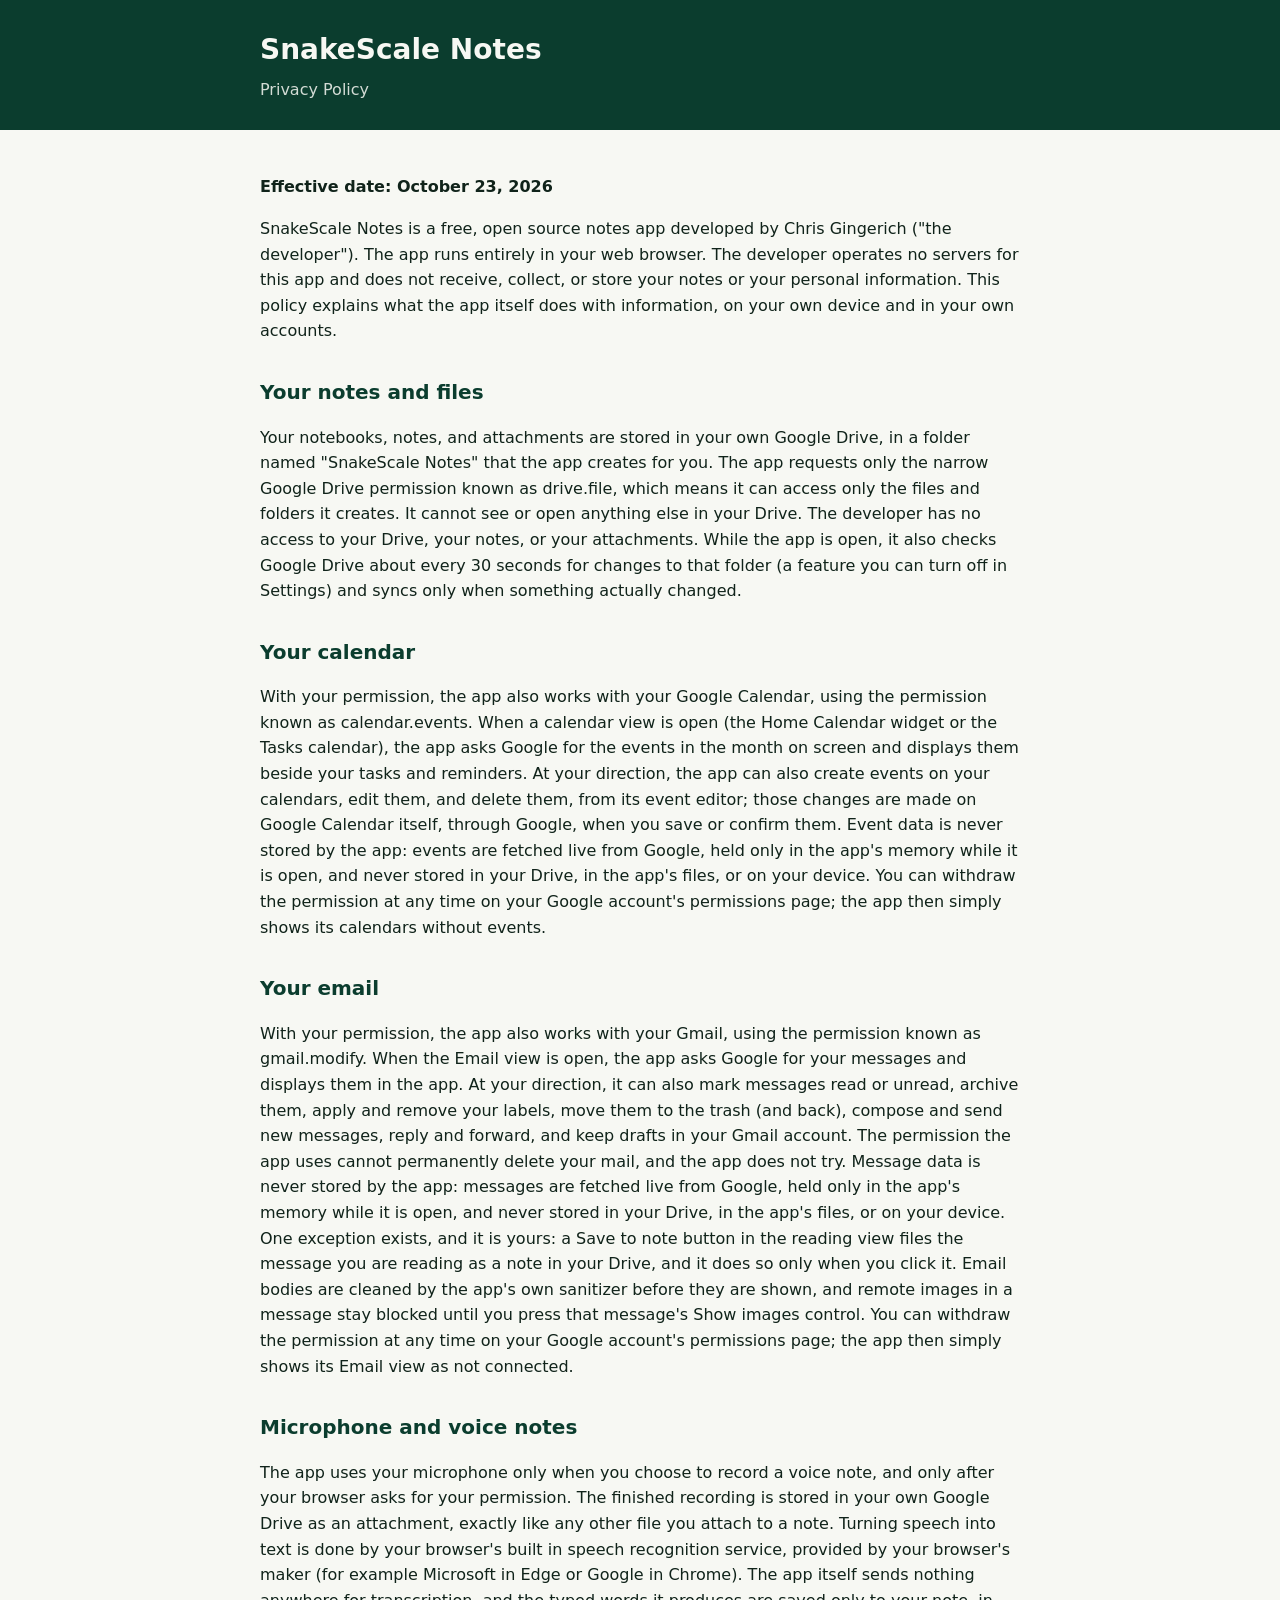
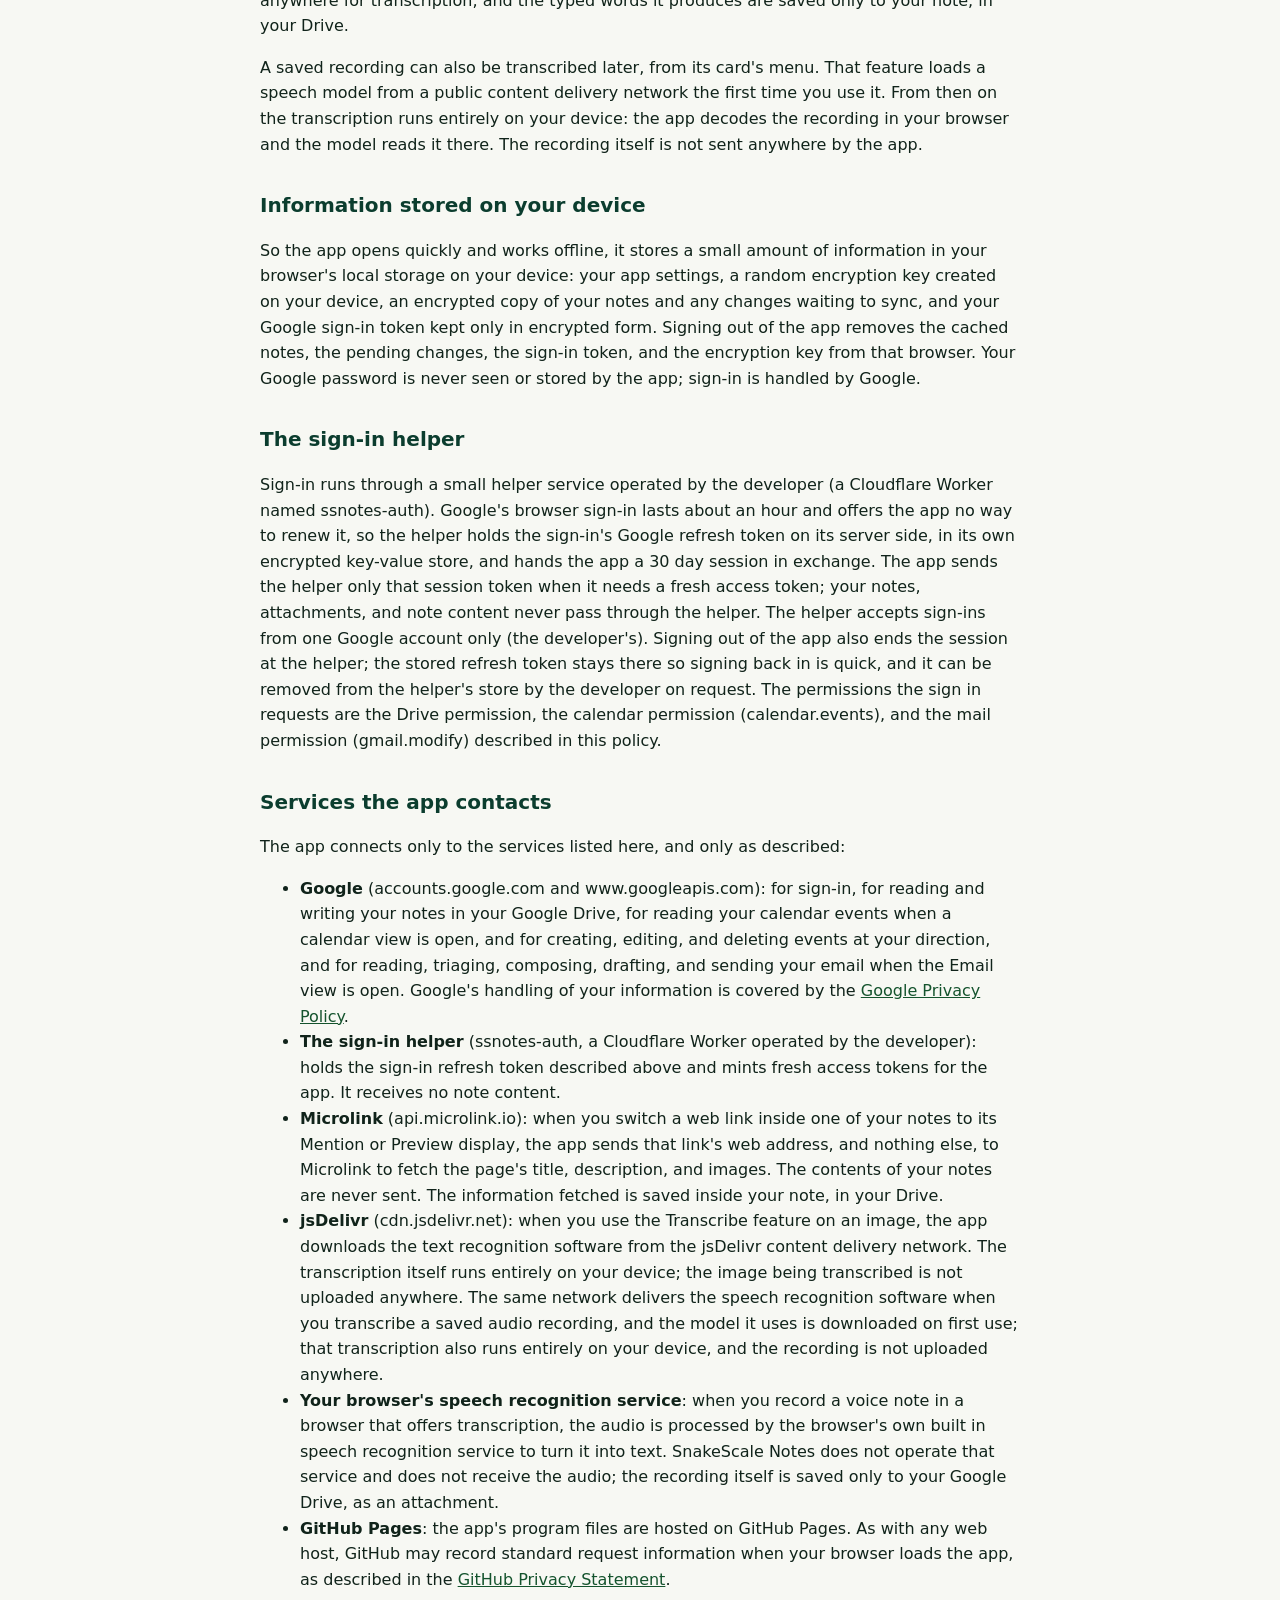
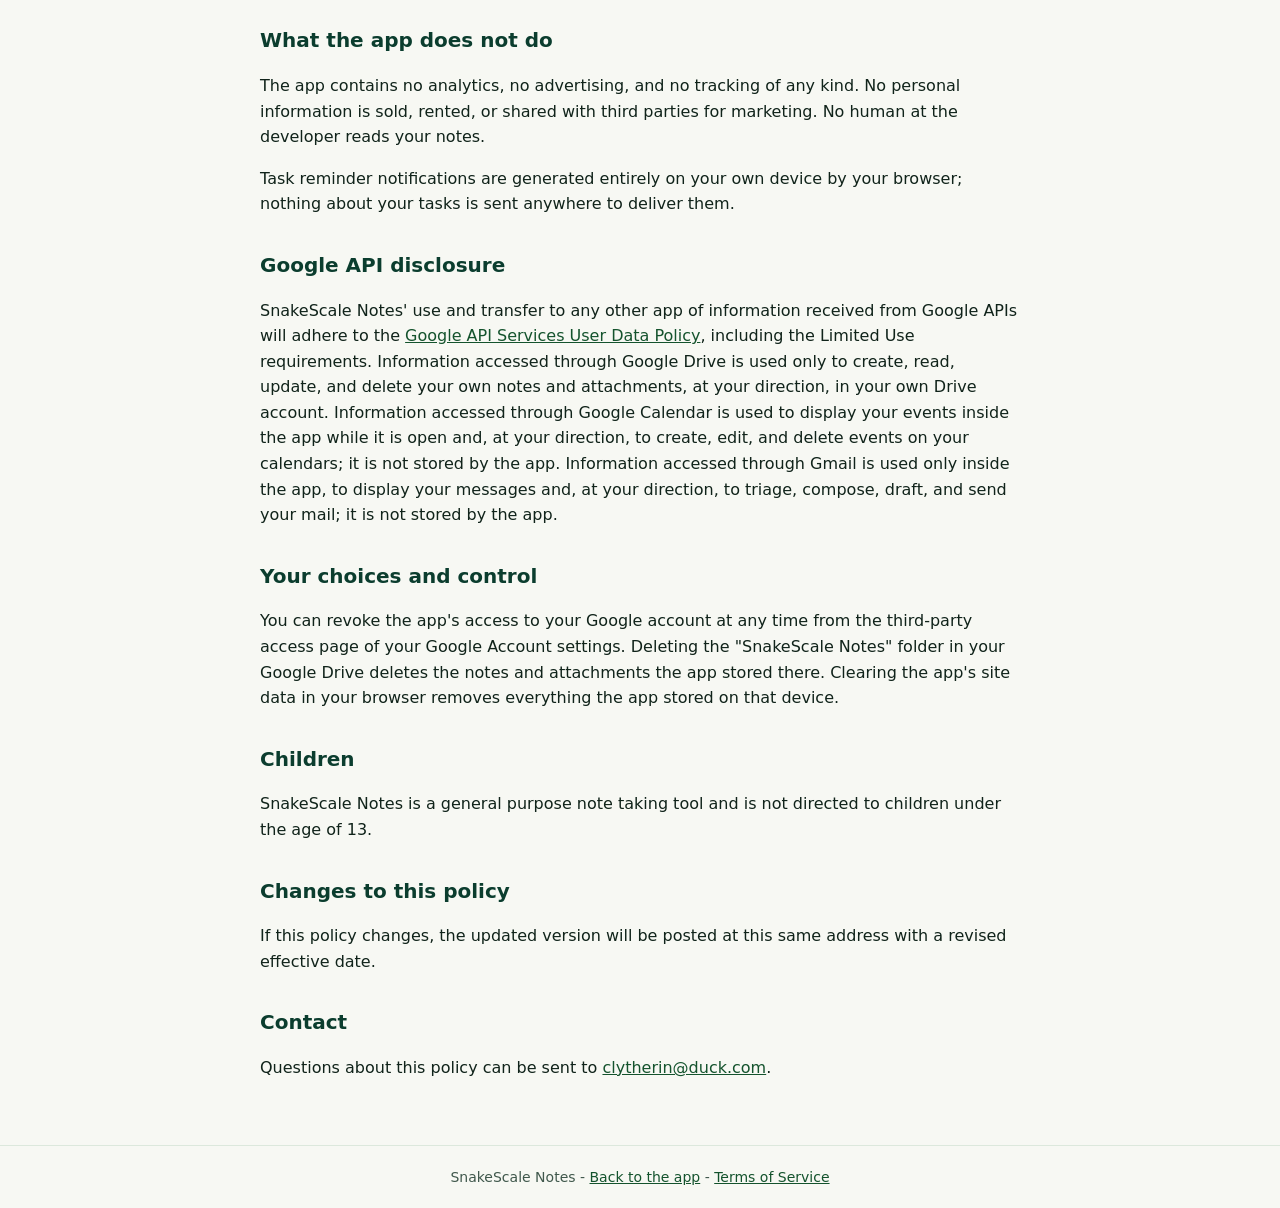
==== privacy.html @ c81cc3d2 "v2.82.0: Email, a full Gmail client in the app; calendar day menu; sidebar order" ====
<!DOCTYPE html>
<html lang="en">
<head>
<meta charset="utf-8">
<meta name="viewport" content="width=device-width, initial-scale=1">
<title>Privacy Policy - SnakeScale Notes</title>
<style>
  body { font-family: system-ui, -apple-system, "Segoe UI", Roboto, sans-serif;
         background: #F7F8F3; color: #10231A; margin: 0; line-height: 1.6; }
  header { background: #0B3D2E; color: #F7F8F3; padding: 28px 20px; }
  header .wrap, main { max-width: 760px; margin: 0 auto; }
  header h1 { margin: 0 0 4px; font-size: 28px; }
  header p { margin: 0; opacity: 0.85; }
  main { padding: 28px 20px 48px; }
  h2 { color: #0B3D2E; margin-top: 32px; font-size: 20px; }
  a { color: #14532D; }
  footer { border-top: 1px solid #DCE8DC; padding: 20px; text-align: center;
           color: #40584C; font-size: 14px; }
</style>
</head>
<body>
<header>
  <div class="wrap">
    <h1>SnakeScale Notes</h1>
    <p>Privacy Policy</p>
  </div>
</header>
<main>
  <p><strong>Effective date: October 23, 2026</strong></p>

  <p>SnakeScale Notes is a free, open source notes app developed by Chris
  Gingerich ("the developer"). The app runs entirely in your web browser.
  The developer operates no servers for this app and does not receive,
  collect, or store your notes or your personal information. This policy
  explains what the app itself does with information, on your own device
  and in your own accounts.</p>

  <h2>Your notes and files</h2>
  <p>Your notebooks, notes, and attachments are stored in your own Google
  Drive, in a folder named "SnakeScale Notes" that the app creates for you.
  The app requests only the narrow Google Drive permission known as
  drive.file, which means it can access only the files and folders it
  creates. It cannot see or open anything else in your Drive. The developer
  has no access to your Drive, your notes, or your attachments. While the
  app is open, it also checks Google Drive about every 30 seconds for
  changes to that folder (a feature you can turn off in Settings) and syncs
  only when something actually changed.</p>

  <h2>Your calendar</h2>
  <p>With your permission, the app also works with your Google
  Calendar, using the permission known as calendar.events. When a
  calendar view is open (the Home Calendar widget or the Tasks
  calendar), the app asks Google for the events in the month on
  screen and displays them beside your tasks and reminders. At
  your direction, the app can also create events on your
  calendars, edit them, and delete them, from its event editor;
  those changes are made on Google Calendar itself, through
  Google, when you save or confirm them. Event data is never
  stored by the app: events are fetched live from Google, held
  only in the app's memory while it is open, and never stored in
  your Drive, in the app's files, or on your device. You can
  withdraw the permission at any time on your Google account's
  permissions page; the app then simply shows its calendars
  without events.</p>

  <h2>Your email</h2>
  <p>With your permission, the app also works with your Gmail,
  using the permission known as gmail.modify. When the Email view
  is open, the app asks Google for your messages and displays
  them in the app. At your direction, it can also mark messages
  read or unread, archive them, apply and remove your labels,
  move them to the trash (and back), compose and send new
  messages, reply and forward, and keep drafts in your Gmail
  account. The permission the app uses cannot permanently delete
  your mail, and the app does not try. Message data is never
  stored by the app: messages are fetched live from Google, held
  only in the app's memory while it is open, and never stored in
  your Drive, in the app's files, or on your device. One
  exception exists, and it is yours: a Save to note button in the
  reading view files the message you are reading as a note in
  your Drive, and it does so only when you click it. Email
  bodies are cleaned by the app's own sanitizer before they are
  shown, and remote images in a message stay blocked until you
  press that message's Show images control. You can withdraw
  the permission at any time on your Google account's
  permissions page; the app then simply shows its Email view as
  not connected.</p>

  <h2>Microphone and voice notes</h2>
  <p>The app uses your microphone only when you choose to record a voice
  note, and only after your browser asks for your permission. The finished
  recording is stored in your own Google Drive as an attachment, exactly
  like any other file you attach to a note. Turning speech into text is
  done by your browser's built in speech recognition service, provided by
  your browser's maker (for example Microsoft in Edge or Google in
  Chrome). The app itself sends nothing anywhere for transcription, and
  the typed words it produces are saved only to your note, in your
  Drive.</p>
  <p>A saved recording can also be transcribed later, from its card's
  menu. That feature loads a speech model from a public content delivery
  network the first time you use it. From then on the transcription runs
  entirely on your device: the app decodes the recording in your browser
  and the model reads it there. The recording itself is not sent anywhere
  by the app.</p>

  <h2>Information stored on your device</h2>
  <p>So the app opens quickly and works offline, it stores a small amount of
  information in your browser's local storage on your device: your app
  settings, a random encryption key created on your device, an encrypted
  copy of your notes and any changes waiting to sync, and your Google
  sign-in token kept only in encrypted form. Signing out of the app removes
  the cached notes, the pending changes, the sign-in token, and the
  encryption key from that browser. Your Google password is never seen or
  stored by the app; sign-in is handled by Google.</p>

  <h2>The sign-in helper</h2>
  <p>Sign-in runs through a small helper service operated by the
  developer (a Cloudflare Worker named ssnotes-auth). Google's
  browser sign-in lasts about an hour and offers the app no way to
  renew it, so the helper holds the sign-in's Google refresh token
  on its server side, in its own encrypted key-value store, and
  hands the app a 30 day session in exchange. The app sends the
  helper only that session token when it needs a fresh access
  token; your notes, attachments, and note content never pass
  through the helper. The helper accepts sign-ins from one Google
  account only (the developer's). Signing out of the app also ends
  the session at the helper; the stored refresh token stays there
  so signing back in is quick, and it can be removed from the
  helper's store by the developer on request. The permissions the sign in requests are the Drive permission, the calendar permission (calendar.events), and the mail permission (gmail.modify) described in this policy.</p>

  <h2>Services the app contacts</h2>
  <p>The app connects only to the services listed here, and only as
  described:</p>
  <ul>
    <li><strong>Google</strong> (accounts.google.com and
    www.googleapis.com): for sign-in, for reading and writing your notes
    in your Google Drive, for reading your calendar
    events when a calendar view is open, and for
    creating, editing, and deleting events at your
    direction, and for reading, triaging, composing,
    drafting, and sending your email when the Email
    view is open. Google's handling of your information is covered
    by the <a href="https://policies.google.com/privacy">Google Privacy
    Policy</a>.</li>
    <li><strong>The sign-in helper</strong> (ssnotes-auth, a
    Cloudflare Worker operated by the developer): holds the
    sign-in refresh token described above and mints fresh
    access tokens for the app. It receives no note content.</li>
    <li><strong>Microlink</strong> (api.microlink.io): when you switch a web
    link inside one of your notes to its Mention or Preview display, the app
    sends that link's web address, and nothing else, to Microlink to fetch
    the page's title, description, and images. The contents of your notes
    are never sent. The information fetched is saved inside your note, in
    your Drive.</li>
    <li><strong>jsDelivr</strong> (cdn.jsdelivr.net): when you use the
    Transcribe feature on an image, the app downloads the text recognition
    software from the jsDelivr content delivery network. The transcription
    itself runs entirely on your device; the image being transcribed is not
    uploaded anywhere. The same network delivers the speech recognition
    software when you transcribe a saved audio recording, and the model it
    uses is downloaded on first use; that transcription also runs entirely
    on your device, and the recording is not uploaded anywhere.</li>
    <li><strong>Your browser's speech recognition service</strong>: when
    you record a voice note in a browser that offers transcription, the
    audio is processed by the browser's own built in speech recognition
    service to turn it into text. SnakeScale Notes does not operate that service
    and does not receive the audio; the recording itself is saved only to
    your Google Drive, as an attachment.</li>
    <li><strong>GitHub Pages</strong>: the app's program files are hosted on
    GitHub Pages. As with any web host, GitHub may record standard request
    information when your browser loads the app, as described in the
    <a href="https://docs.github.com/en/site-policy/privacy-policies/github-general-privacy-statement">GitHub
    Privacy Statement</a>.</li>
  </ul>

  <h2>What the app does not do</h2>
  <p>The app contains no analytics, no advertising, and no tracking of any
  kind. No personal information is sold, rented, or shared with third
  parties for marketing. No human at the developer reads your notes.</p>
  <p>Task reminder notifications are generated entirely on your own device
  by your browser; nothing about your tasks is sent anywhere to deliver
  them.</p>

  <h2>Google API disclosure</h2>
  <p>SnakeScale Notes' use and transfer to any other app of information
  received from Google APIs will adhere to the
  <a href="https://developers.google.com/terms/api-services-user-data-policy">Google
  API Services User Data Policy</a>, including the Limited Use requirements.
  Information accessed through Google Drive is used only to create, read,
  update, and delete your own notes and attachments, at your direction, in
  your own Drive account. Information accessed through Google
  Calendar is used to display your events inside the app
  while it is open and, at your direction, to create,
  edit, and delete events on your calendars; it is not
  stored by the app. Information accessed through
  Gmail is used only inside the app, to display your
  messages and, at your direction, to triage, compose,
  draft, and send your mail; it is not stored by the
  app.</p>

  <h2>Your choices and control</h2>
  <p>You can revoke the app's access to your Google account at any time from
  the third-party access page of your Google Account settings. Deleting the
  "SnakeScale Notes" folder in your Google Drive deletes the notes and
  attachments the app stored there. Clearing the app's site data in your
  browser removes everything the app stored on that device.</p>

  <h2>Children</h2>
  <p>SnakeScale Notes is a general purpose note taking tool and is not
  directed to children under the age of 13.</p>

  <h2>Changes to this policy</h2>
  <p>If this policy changes, the updated version will be posted at this same
  address with a revised effective date.</p>

  <h2>Contact</h2>
  <p>Questions about this policy can be sent to
  <a href="mailto:clytherin@duck.com">clytherin@duck.com</a>.</p>
</main>
<footer>
  SnakeScale Notes - <a href="index.html">Back to the app</a> -
  <a href="terms.html">Terms of Service</a>
</footer>
</body>
</html>
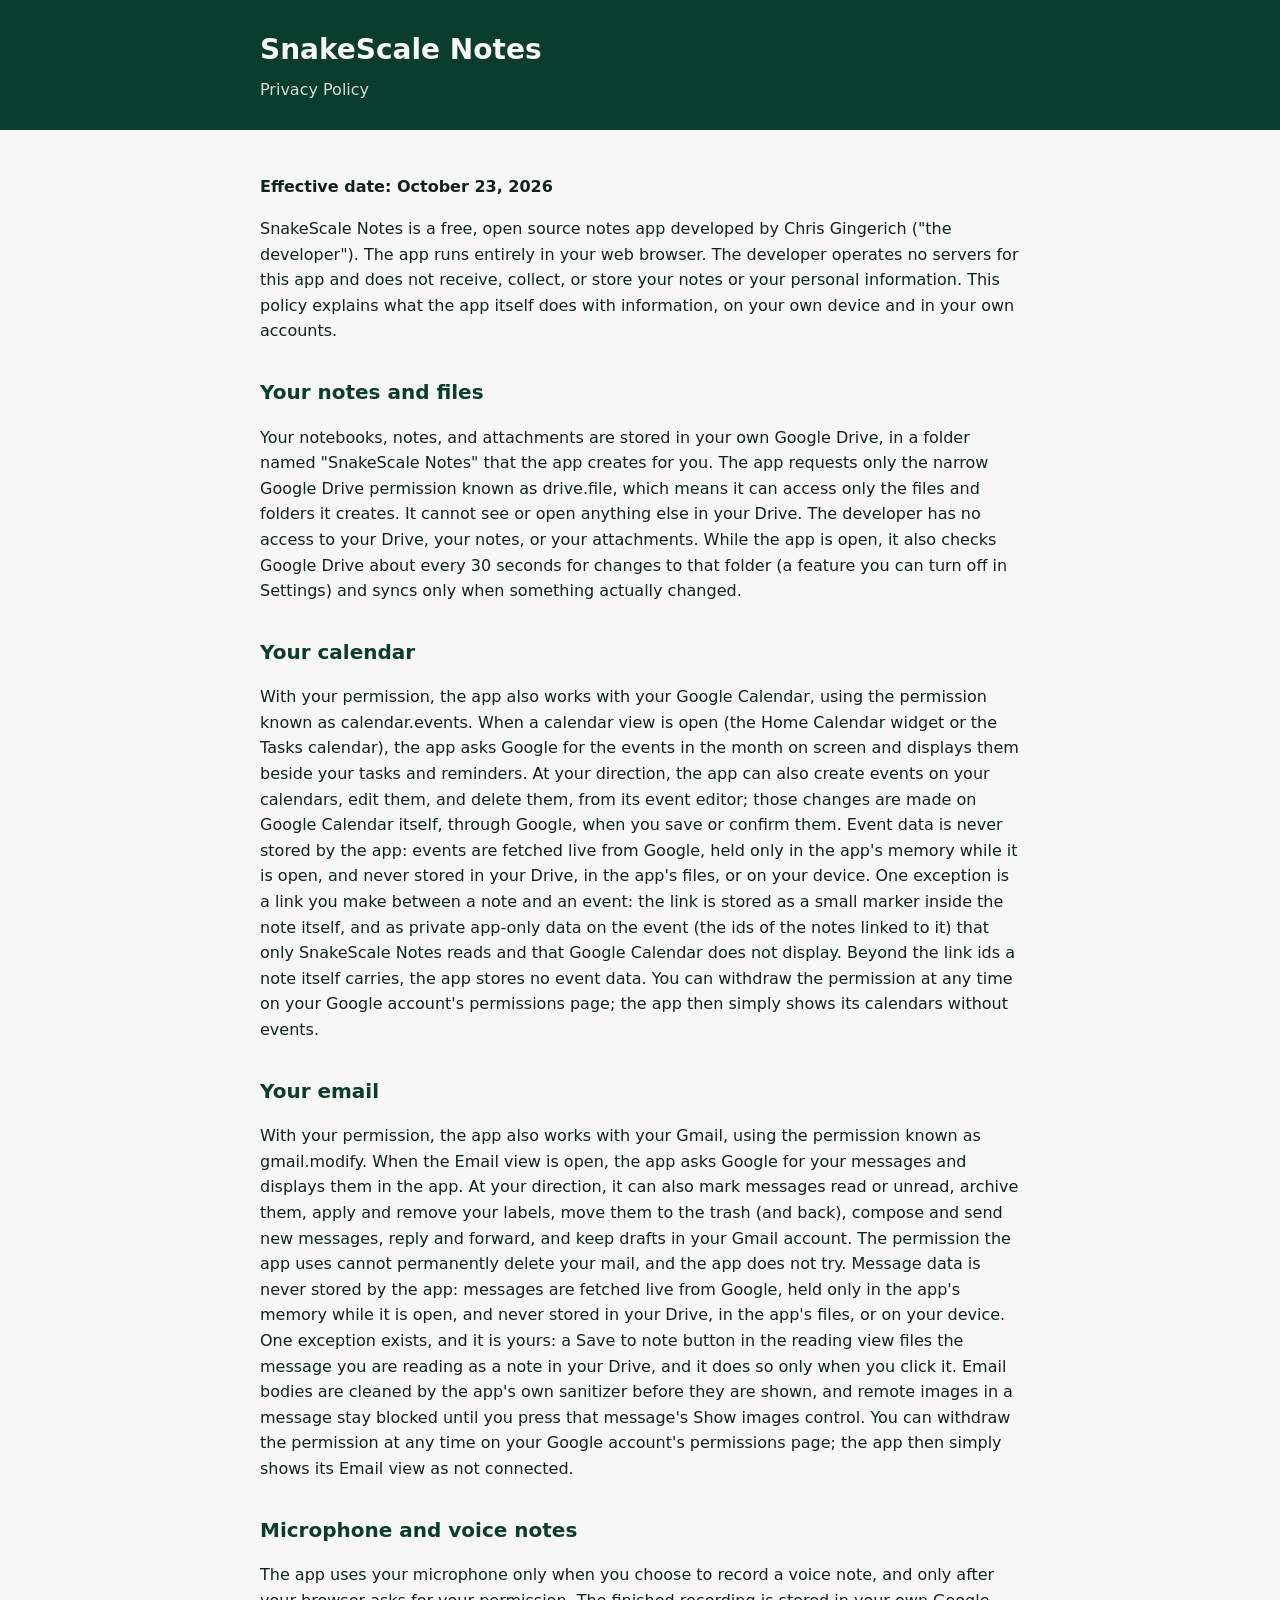
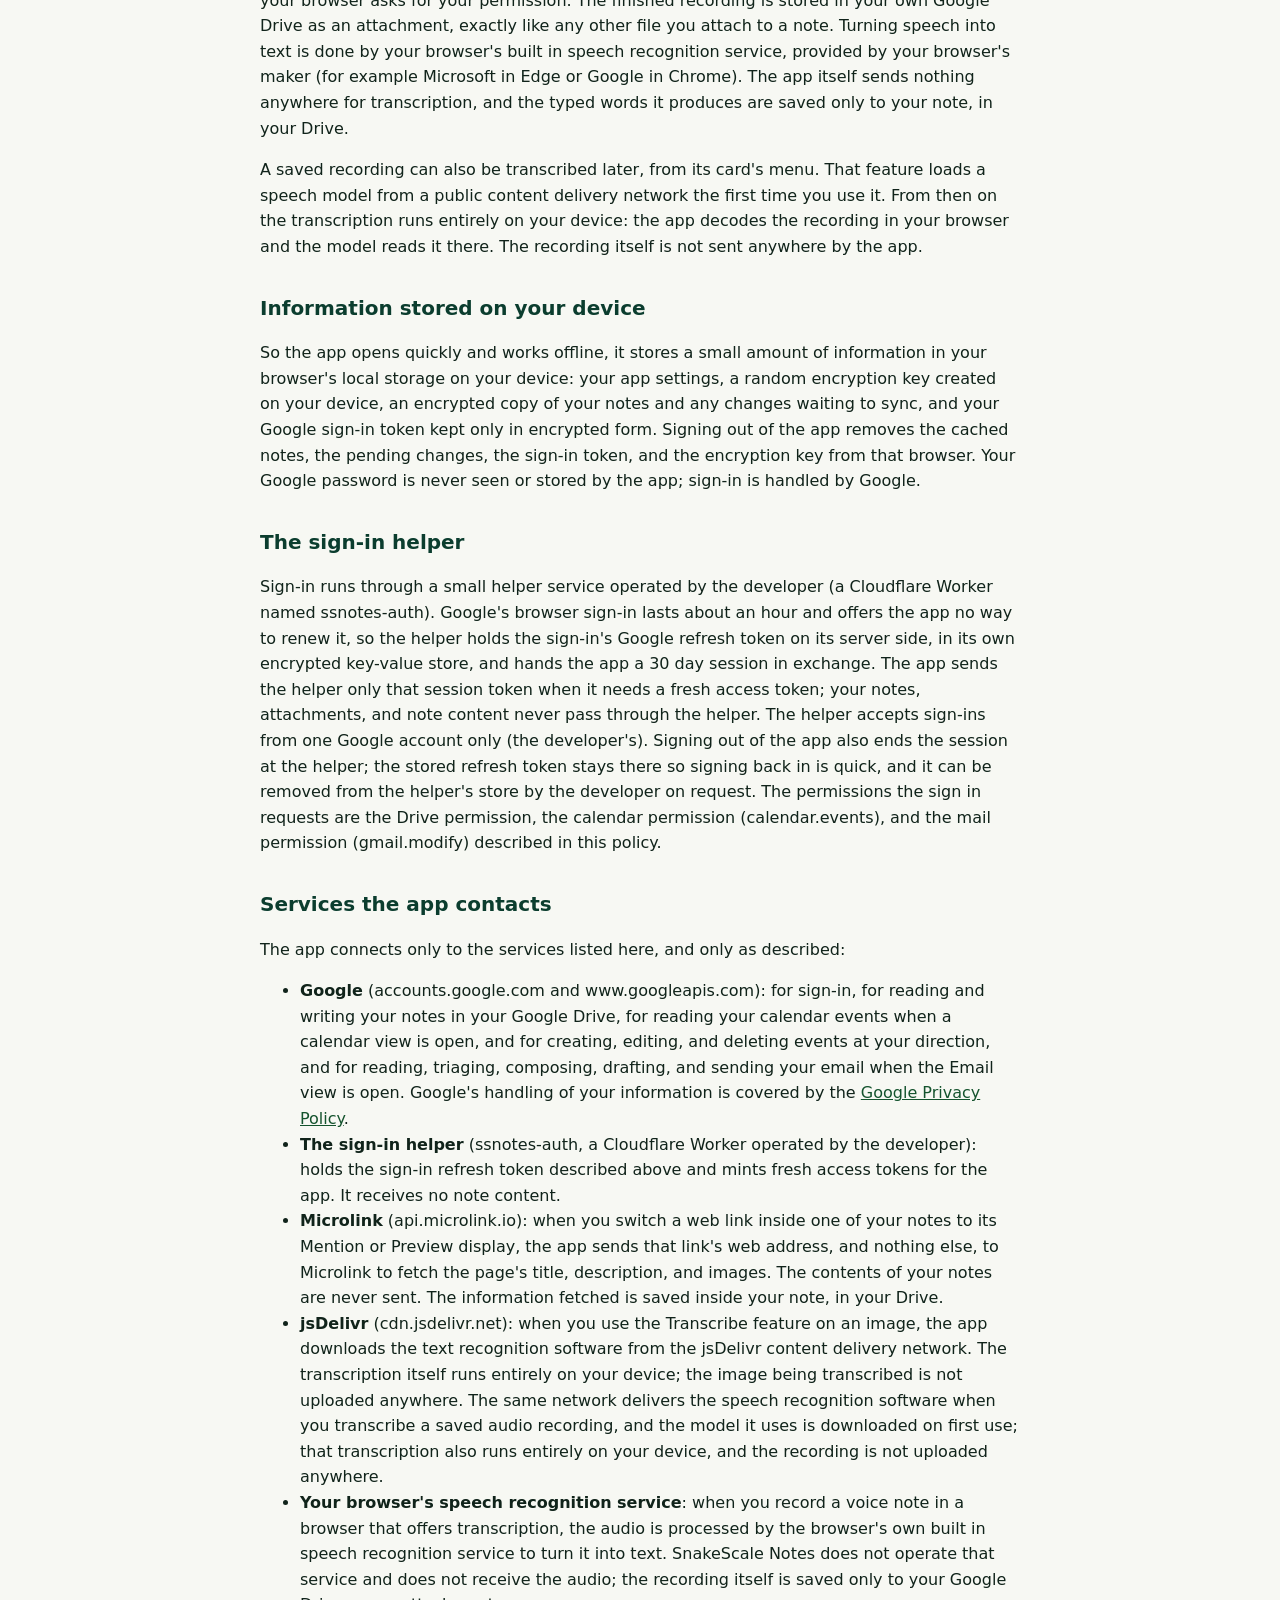
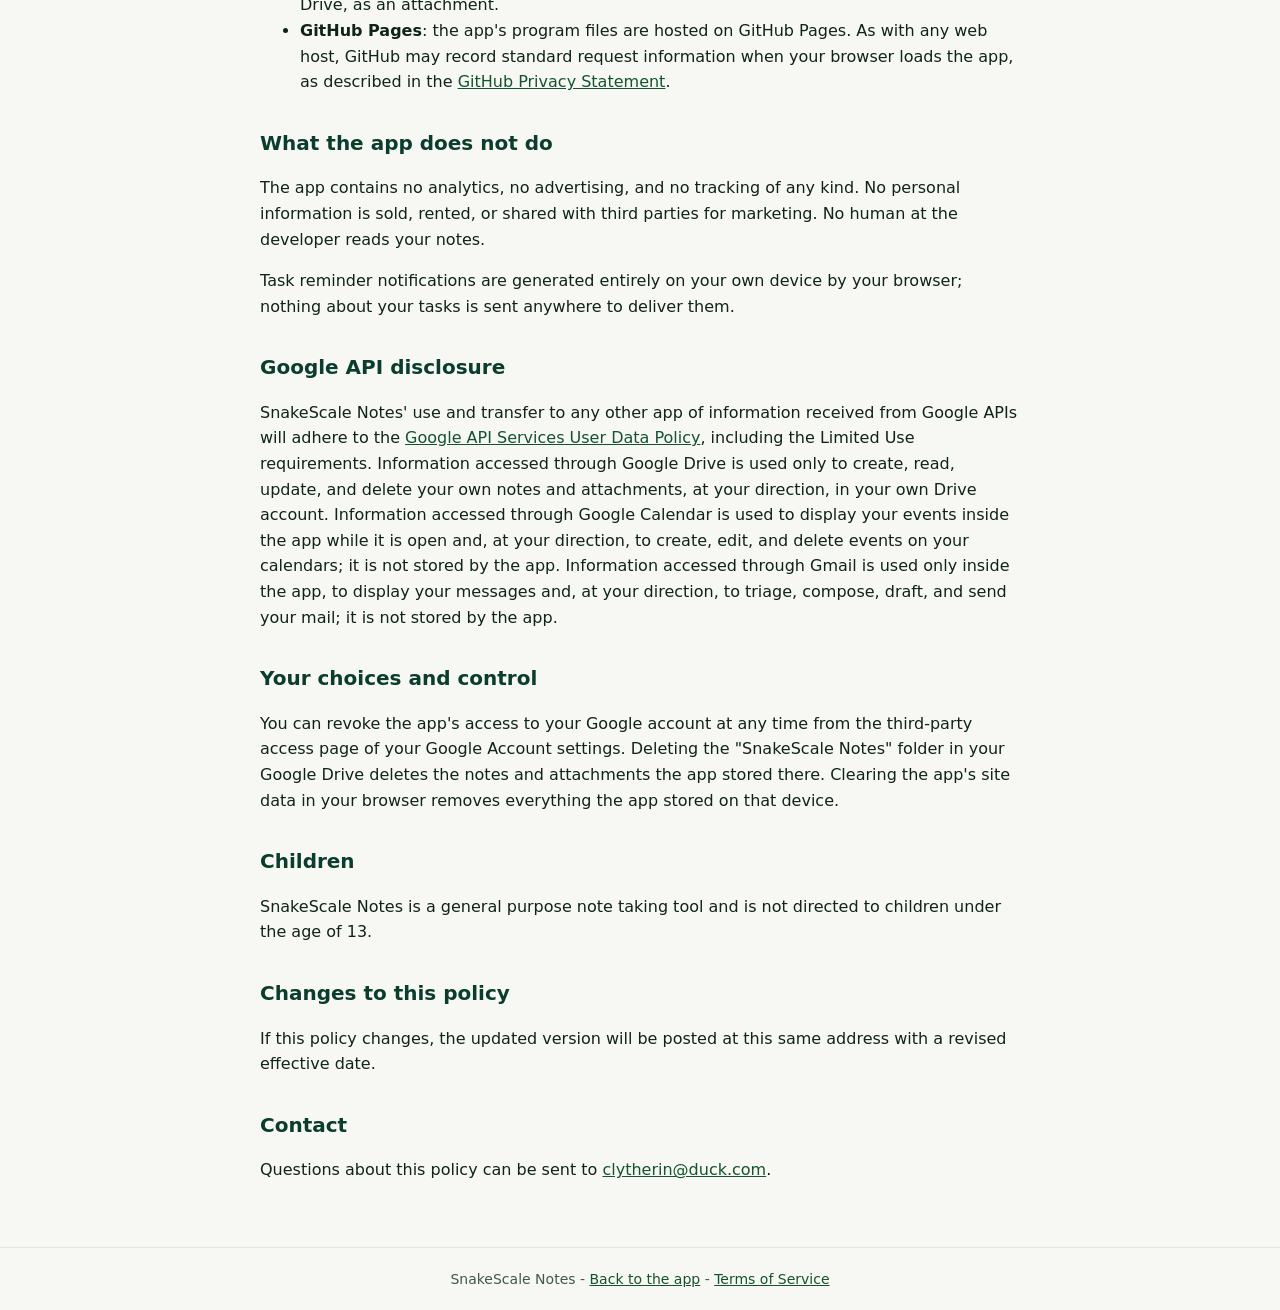
==== commit 5e07c61a: "v2.83.0: note and event links both ways (^ chips with private backlinks, linked notes on events), # " ====
--- a/privacy.html
+++ b/privacy.html
@@ -58,8 +58,15 @@
   Google, when you save or confirm them. Event data is never
   stored by the app: events are fetched live from Google, held
   only in the app's memory while it is open, and never stored in
-  your Drive, in the app's files, or on your device. You can
-  withdraw the permission at any time on your Google account's
+  your Drive, in the app's files, or on your device. One
+  exception is a link you make between a note and an event:
+  the link is stored as a small marker inside the note
+  itself, and as private app-only data on the event (the ids
+  of the notes linked to it) that only SnakeScale Notes
+  reads and that Google Calendar does not display. Beyond
+  the link ids a note itself carries, the app stores no
+  event data. You can withdraw the permission at any time
+  on your Google account's
   permissions page; the app then simply shows its calendars
   without events.</p>
 
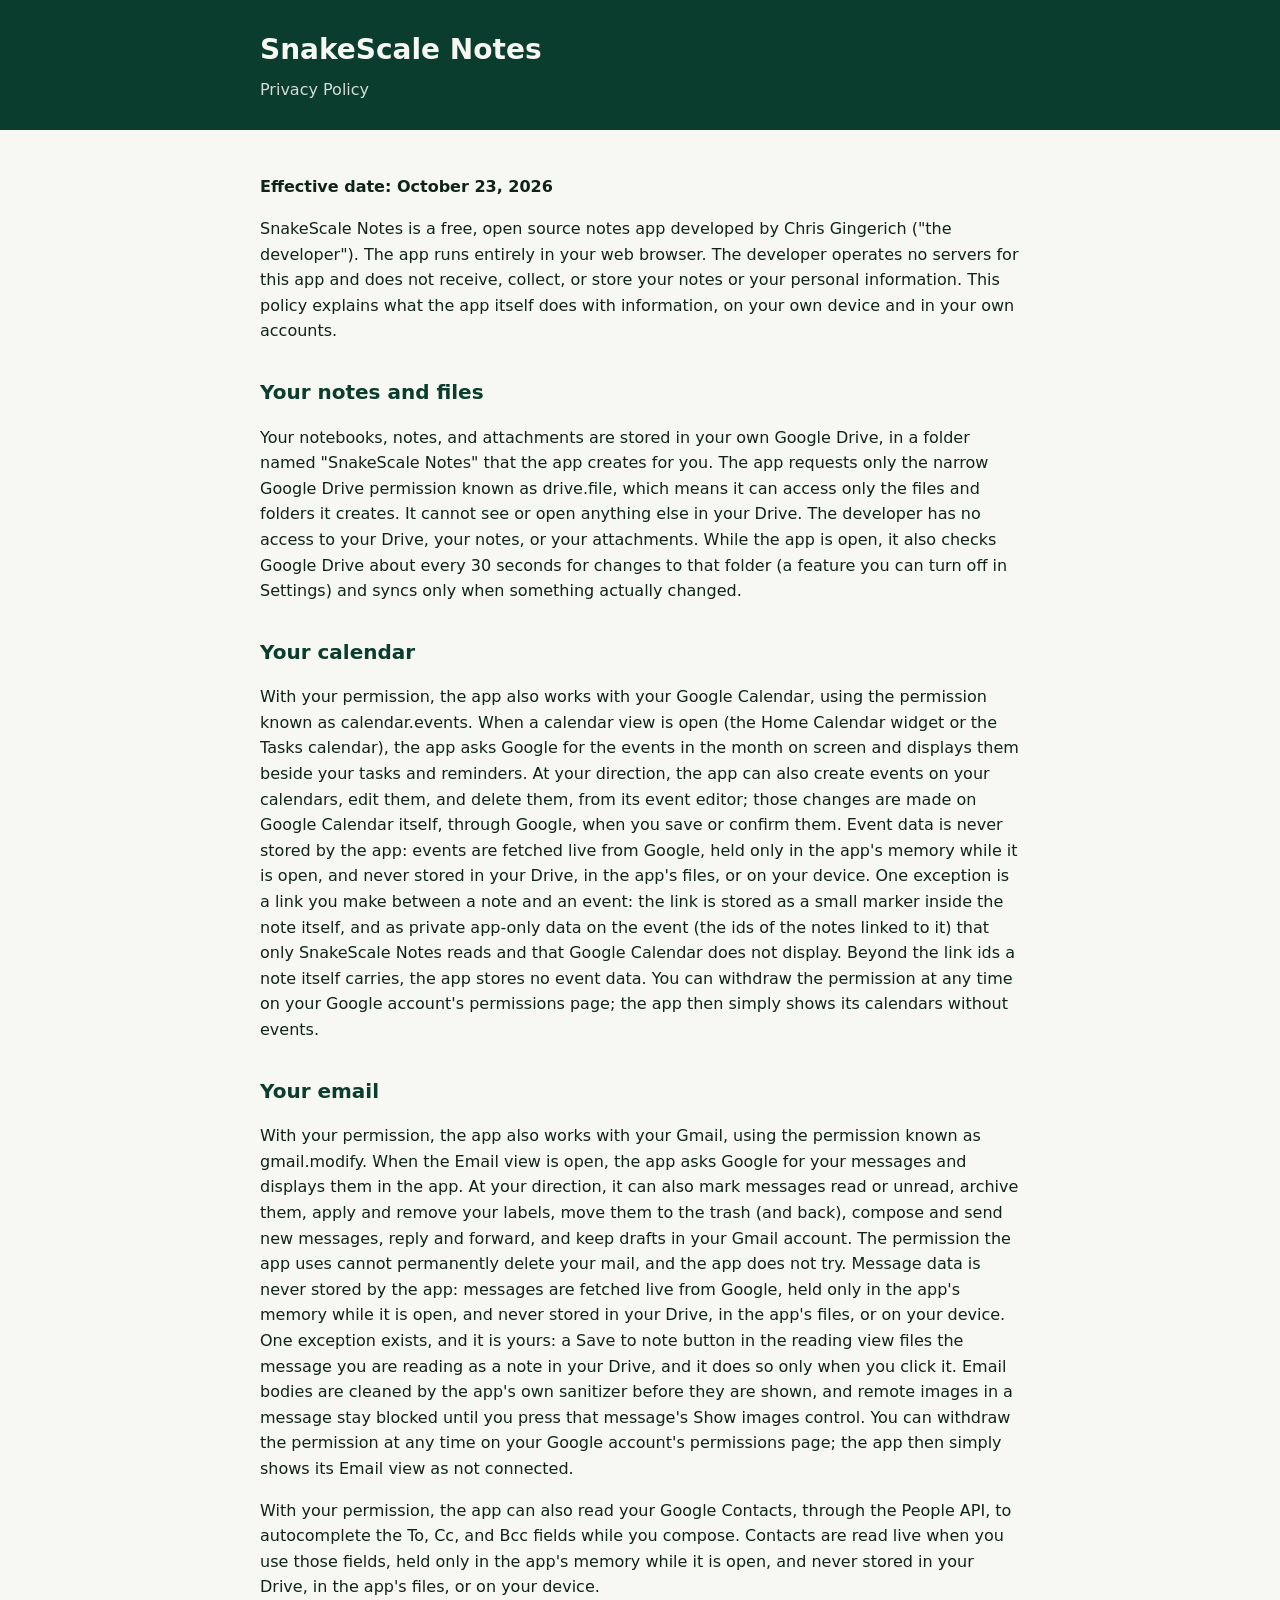
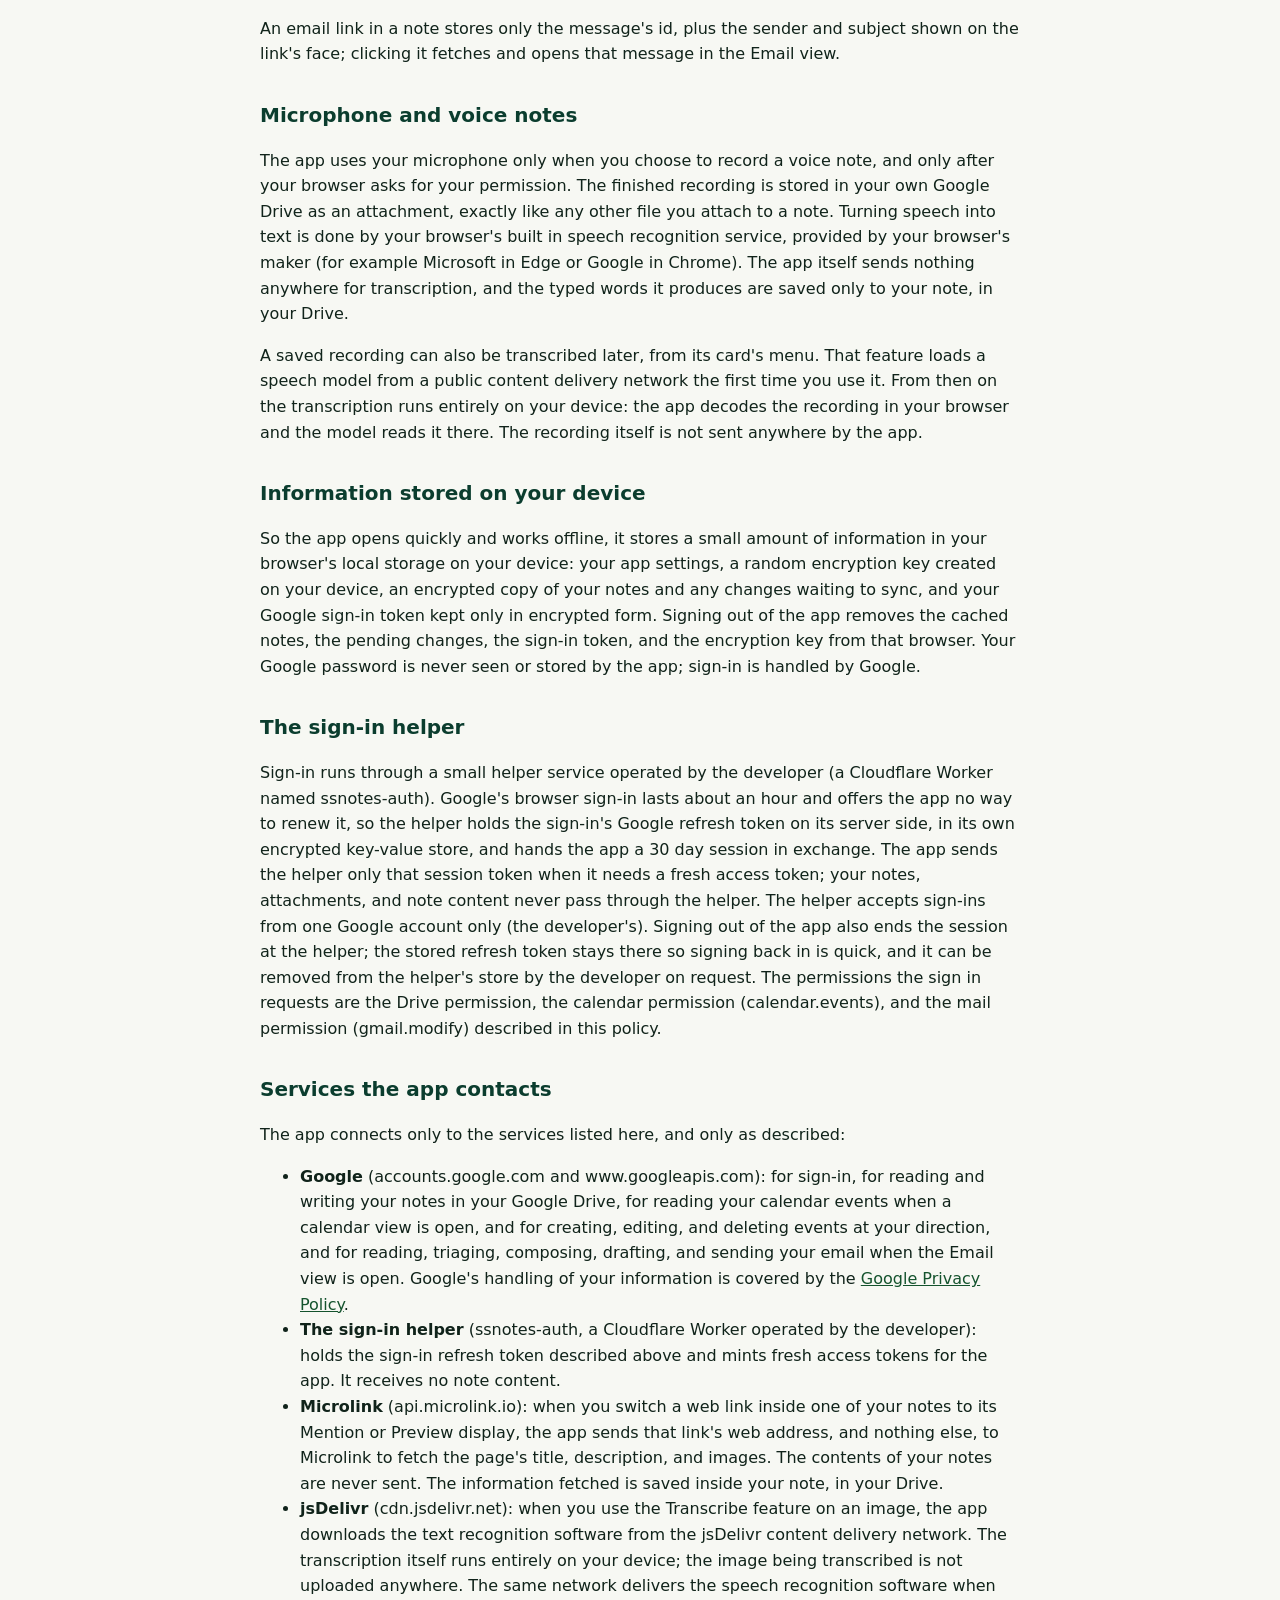
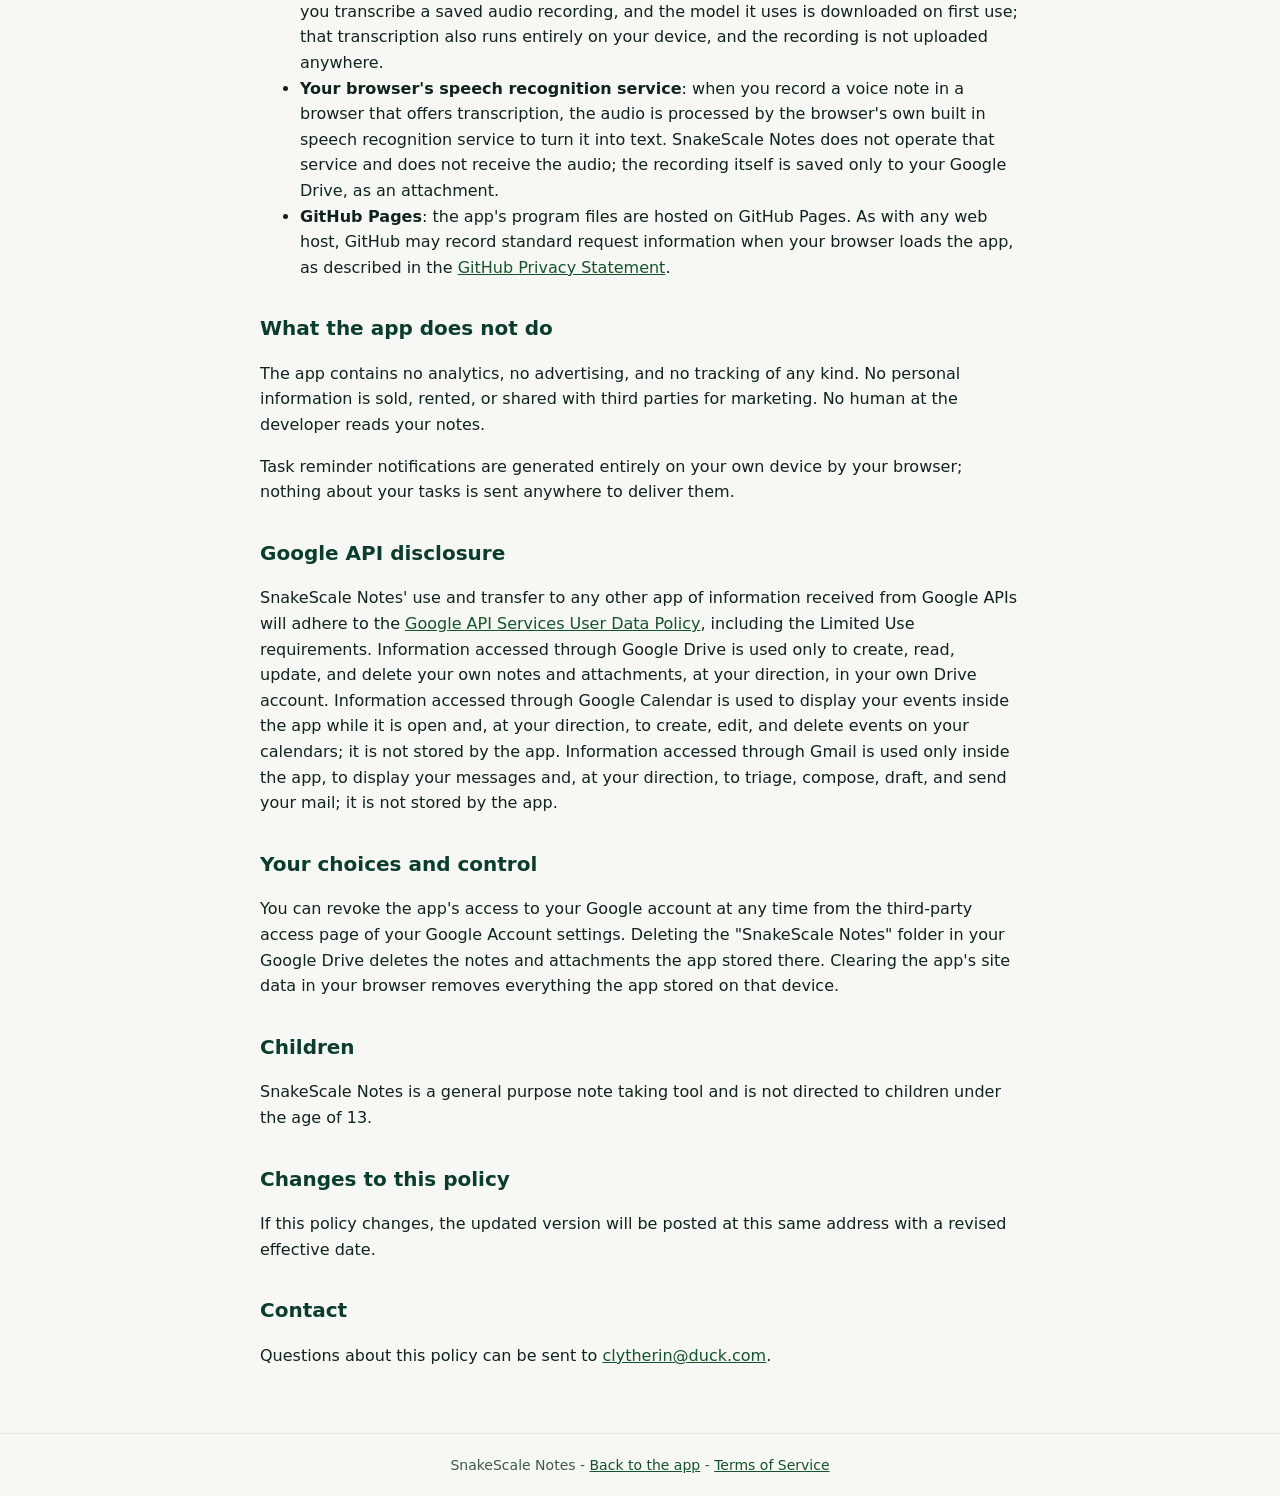
==== commit cea001ba: "v2.84.0: the Email polish round and @@ email links Part 1: the expanded sidebar Email item reads Ema" ====
--- a/privacy.html
+++ b/privacy.html
@@ -92,6 +92,15 @@
   the permission at any time on your Google account's
   permissions page; the app then simply shows its Email view as
   not connected.</p>
+  <p>With your permission, the app can also read your Google
+  Contacts, through the People API, to autocomplete the To, Cc,
+  and Bcc fields while you compose. Contacts are read live when
+  you use those fields, held only in the app's memory while it
+  is open, and never stored in your Drive, in the app's files,
+  or on your device.</p>
+  <p>An email link in a note stores only the message's id, plus
+  the sender and subject shown on the link's face; clicking it
+  fetches and opens that message in the Email view.</p>
 
   <h2>Microphone and voice notes</h2>
   <p>The app uses your microphone only when you choose to record a voice
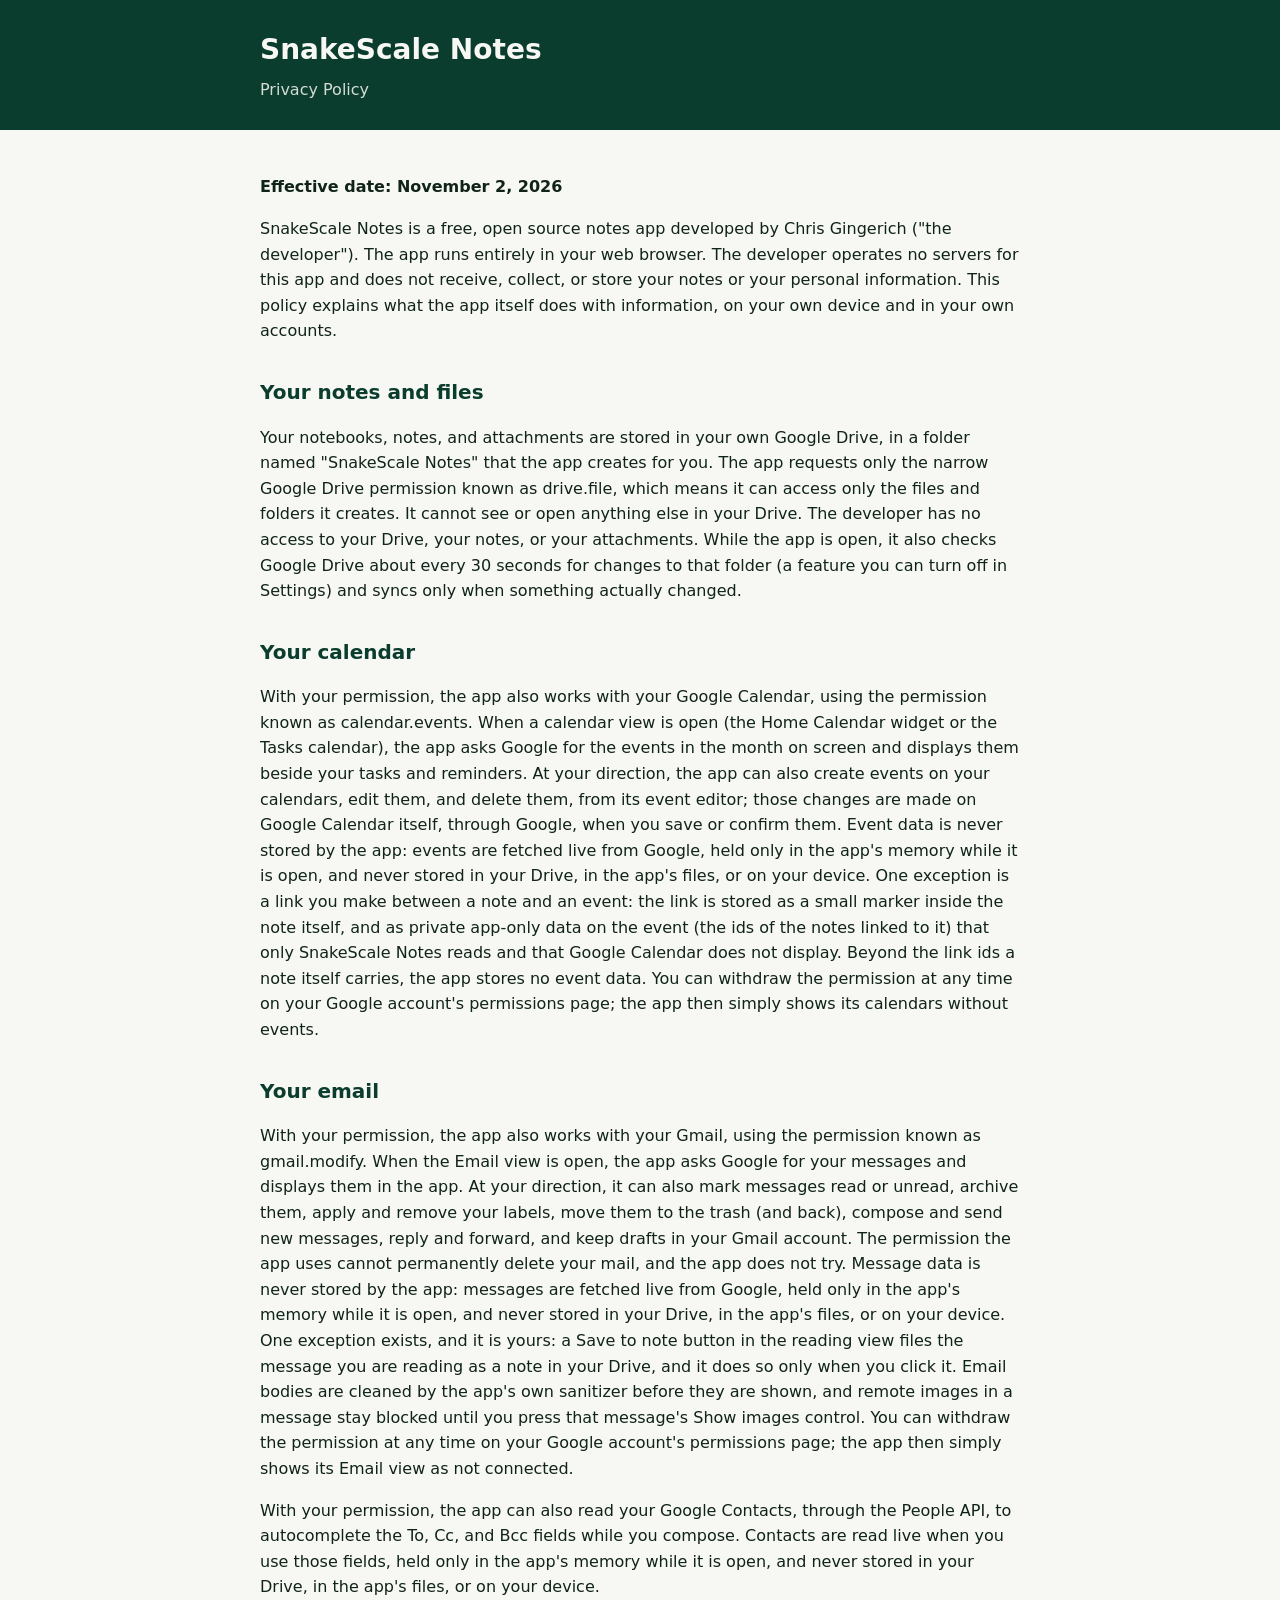
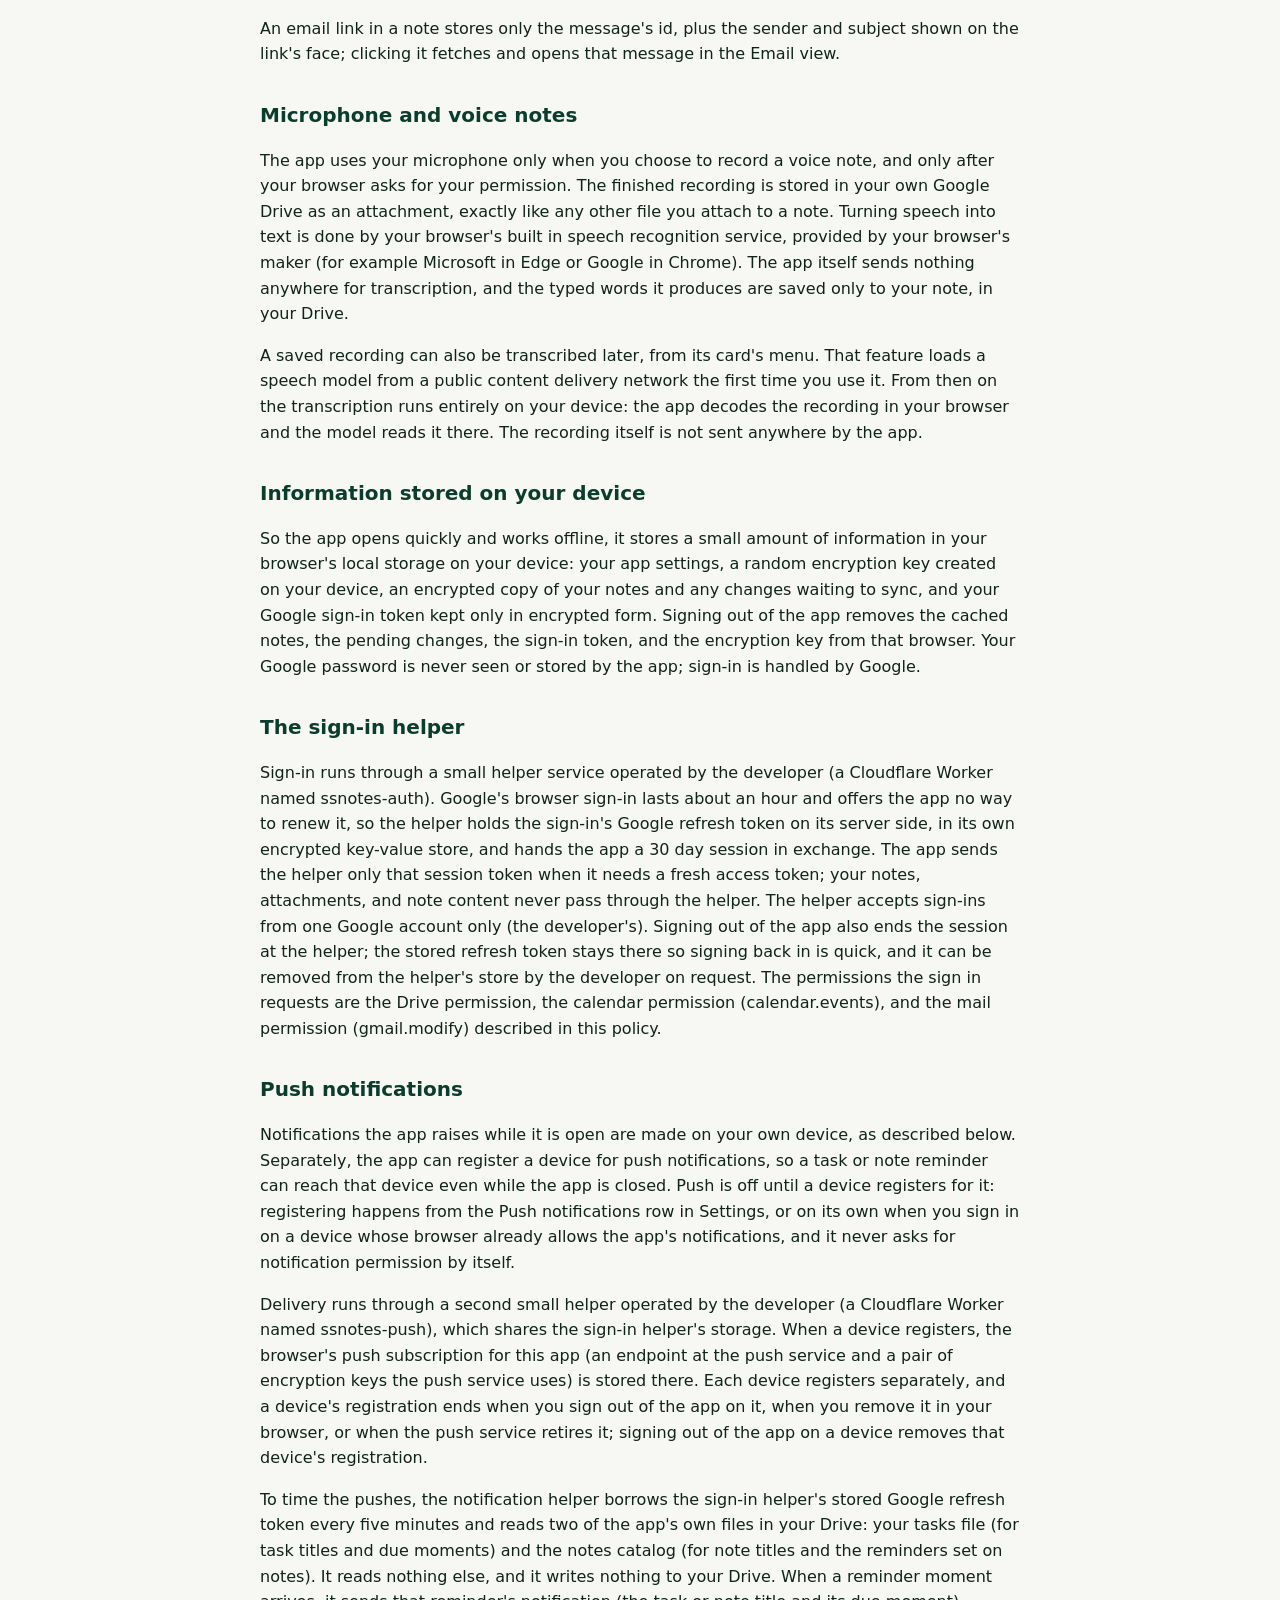
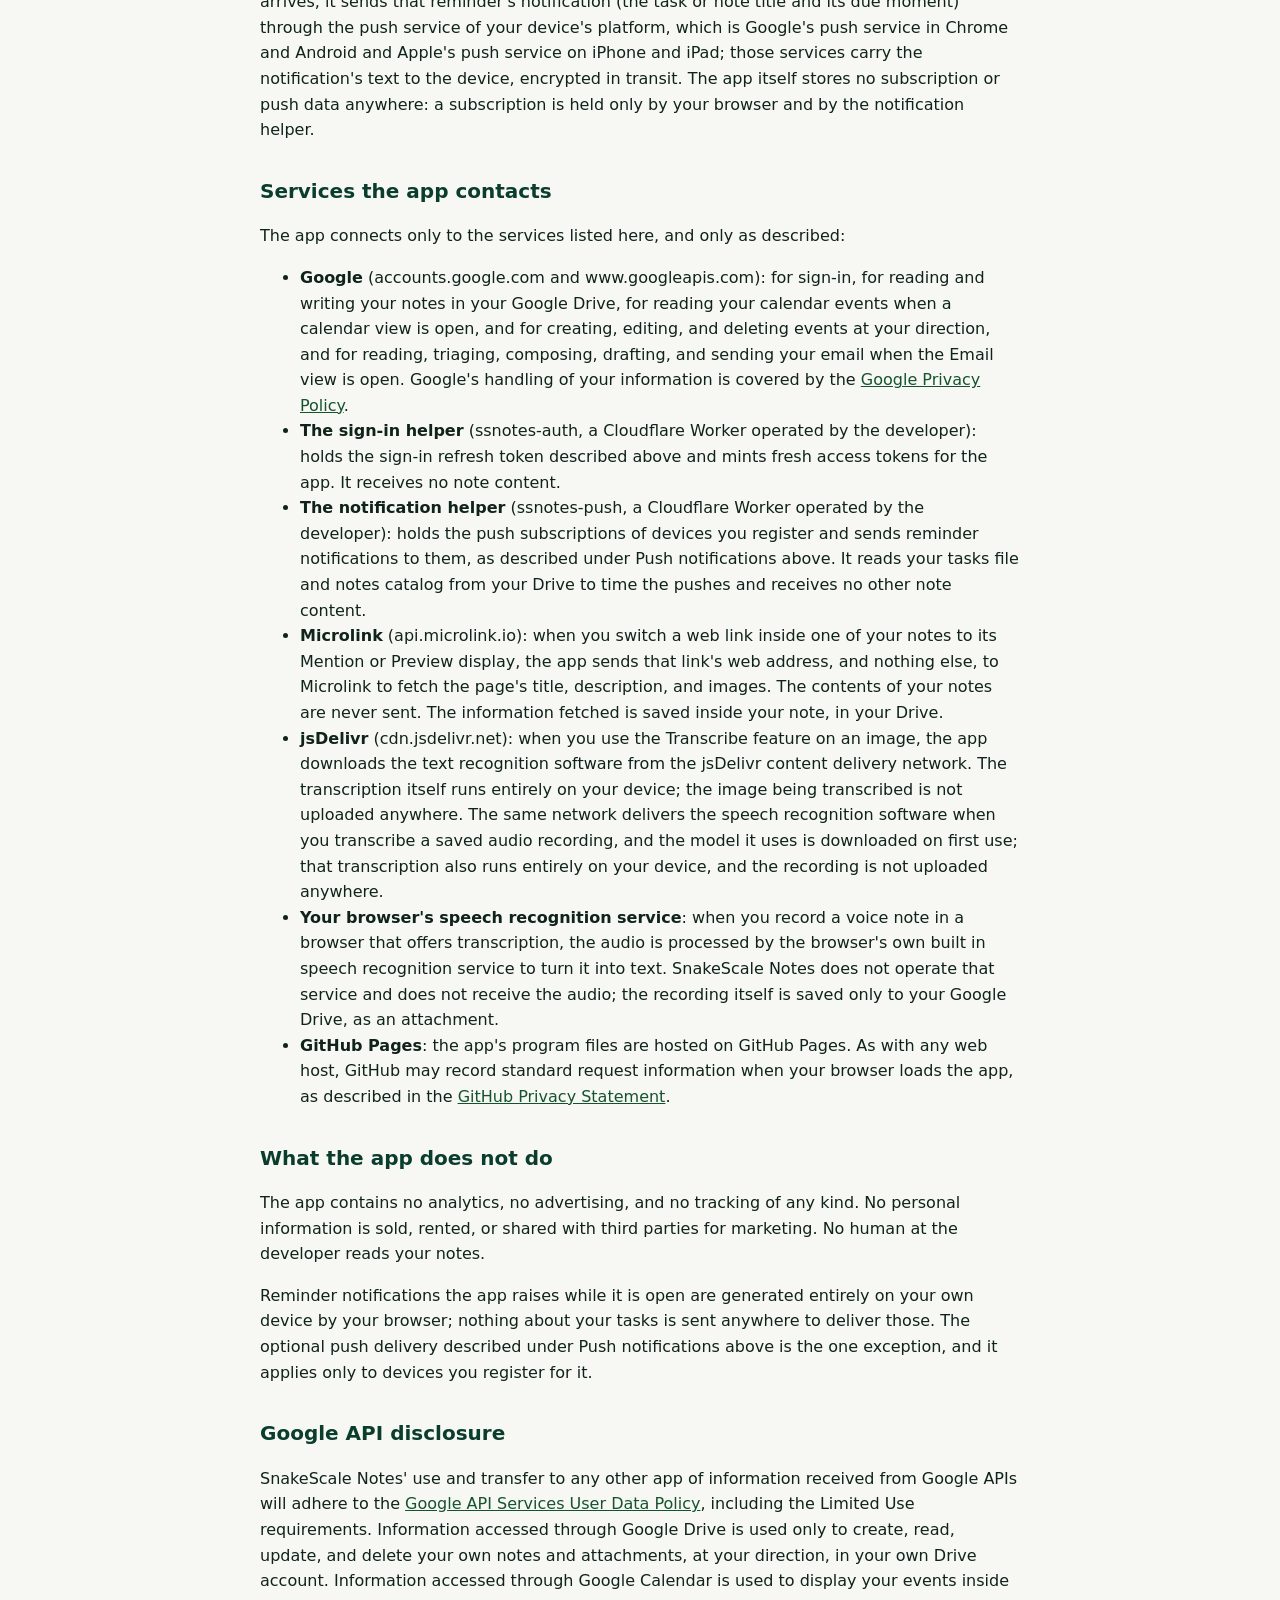
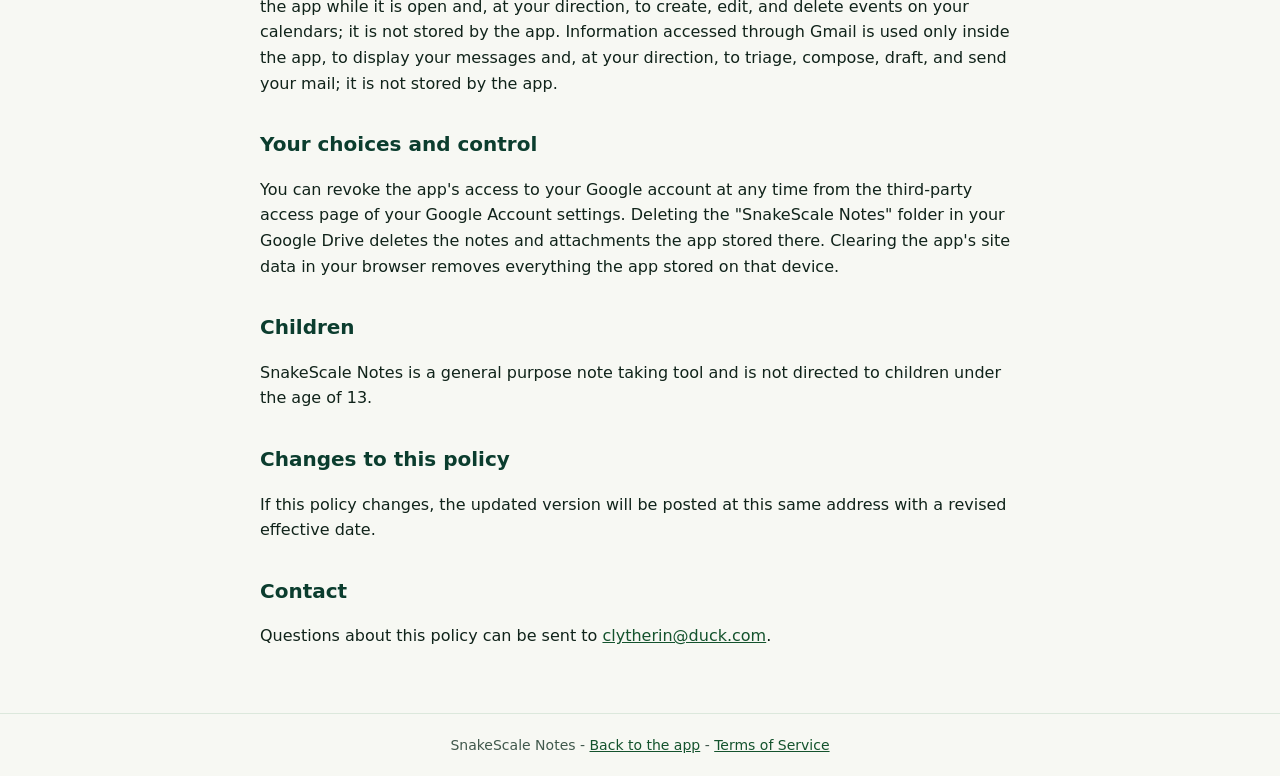
==== commit 5f12717f: "v2.86.0: Web Push notifications (app half), Email widget on Home by default, reading pane location, " ====
--- a/privacy.html
+++ b/privacy.html
@@ -26,7 +26,7 @@
   </div>
 </header>
 <main>
-  <p><strong>Effective date: October 23, 2026</strong></p>
+  <p><strong>Effective date: November 2, 2026</strong></p>
 
   <p>SnakeScale Notes is a free, open source notes app developed by Chris
   Gingerich ("the developer"). The app runs entirely in your web browser.
@@ -144,6 +144,40 @@
   so signing back in is quick, and it can be removed from the
   helper's store by the developer on request. The permissions the sign in requests are the Drive permission, the calendar permission (calendar.events), and the mail permission (gmail.modify) described in this policy.</p>
 
+  <h2>Push notifications</h2>
+  <p>Notifications the app raises while it is open are made on your
+  own device, as described below. Separately, the app can register a
+  device for push notifications, so a task or note reminder can reach
+  that device even while the app is closed. Push is off until a
+  device registers for it: registering happens from the Push
+  notifications row in Settings, or on its own when you sign in on a
+  device whose browser already allows the app's notifications, and
+  it never asks for notification permission by itself.</p>
+  <p>Delivery runs through a second small helper operated by the
+  developer (a Cloudflare Worker named ssnotes-push), which shares
+  the sign-in helper's storage. When a device registers, the
+  browser's push subscription for this app (an endpoint at the push
+  service and a pair of encryption keys the push service uses) is
+  stored there. Each device registers separately, and a device's
+  registration ends when you sign out of the app on it, when you
+  remove it in your browser, or when the push service retires it;
+  signing out of the app on a device removes that device's
+  registration.</p>
+  <p>To time the pushes, the notification helper borrows the sign-in
+  helper's stored Google refresh token every five minutes and reads
+  two of the app's own files in your Drive: your tasks file (for
+  task titles and due moments) and the notes catalog (for note
+  titles and the reminders set on notes). It reads nothing else,
+  and it writes nothing to your Drive. When a reminder moment
+  arrives, it sends that reminder's notification (the task or note
+  title and its due moment) through the push service of your
+  device's platform, which is Google's push service in Chrome and
+  Android and Apple's push service on iPhone and iPad; those
+  services carry the notification's text to the device, encrypted
+  in transit. The app itself stores no subscription or push data
+  anywhere: a subscription is held only by your browser and by the
+  notification helper.</p>
+
   <h2>Services the app contacts</h2>
   <p>The app connects only to the services listed here, and only as
   described:</p>
@@ -162,6 +196,13 @@
     Cloudflare Worker operated by the developer): holds the
     sign-in refresh token described above and mints fresh
     access tokens for the app. It receives no note content.</li>
+    <li><strong>The notification helper</strong> (ssnotes-push, a
+    Cloudflare Worker operated by the developer): holds the push
+    subscriptions of devices you register and sends reminder
+    notifications to them, as described under Push notifications
+    above. It reads your tasks file and notes catalog from your
+    Drive to time the pushes and receives no other note
+    content.</li>
     <li><strong>Microlink</strong> (api.microlink.io): when you switch a web
     link inside one of your notes to its Mention or Preview display, the app
     sends that link's web address, and nothing else, to Microlink to fetch
@@ -193,9 +234,12 @@
   <p>The app contains no analytics, no advertising, and no tracking of any
   kind. No personal information is sold, rented, or shared with third
   parties for marketing. No human at the developer reads your notes.</p>
-  <p>Task reminder notifications are generated entirely on your own device
-  by your browser; nothing about your tasks is sent anywhere to deliver
-  them.</p>
+  <p>Reminder notifications the app raises while it is open are
+  generated entirely on your own device by your browser; nothing
+  about your tasks is sent anywhere to deliver those. The optional
+  push delivery described under Push notifications above is the one
+  exception, and it applies only to devices you register for
+  it.</p>
 
   <h2>Google API disclosure</h2>
   <p>SnakeScale Notes' use and transfer to any other app of information
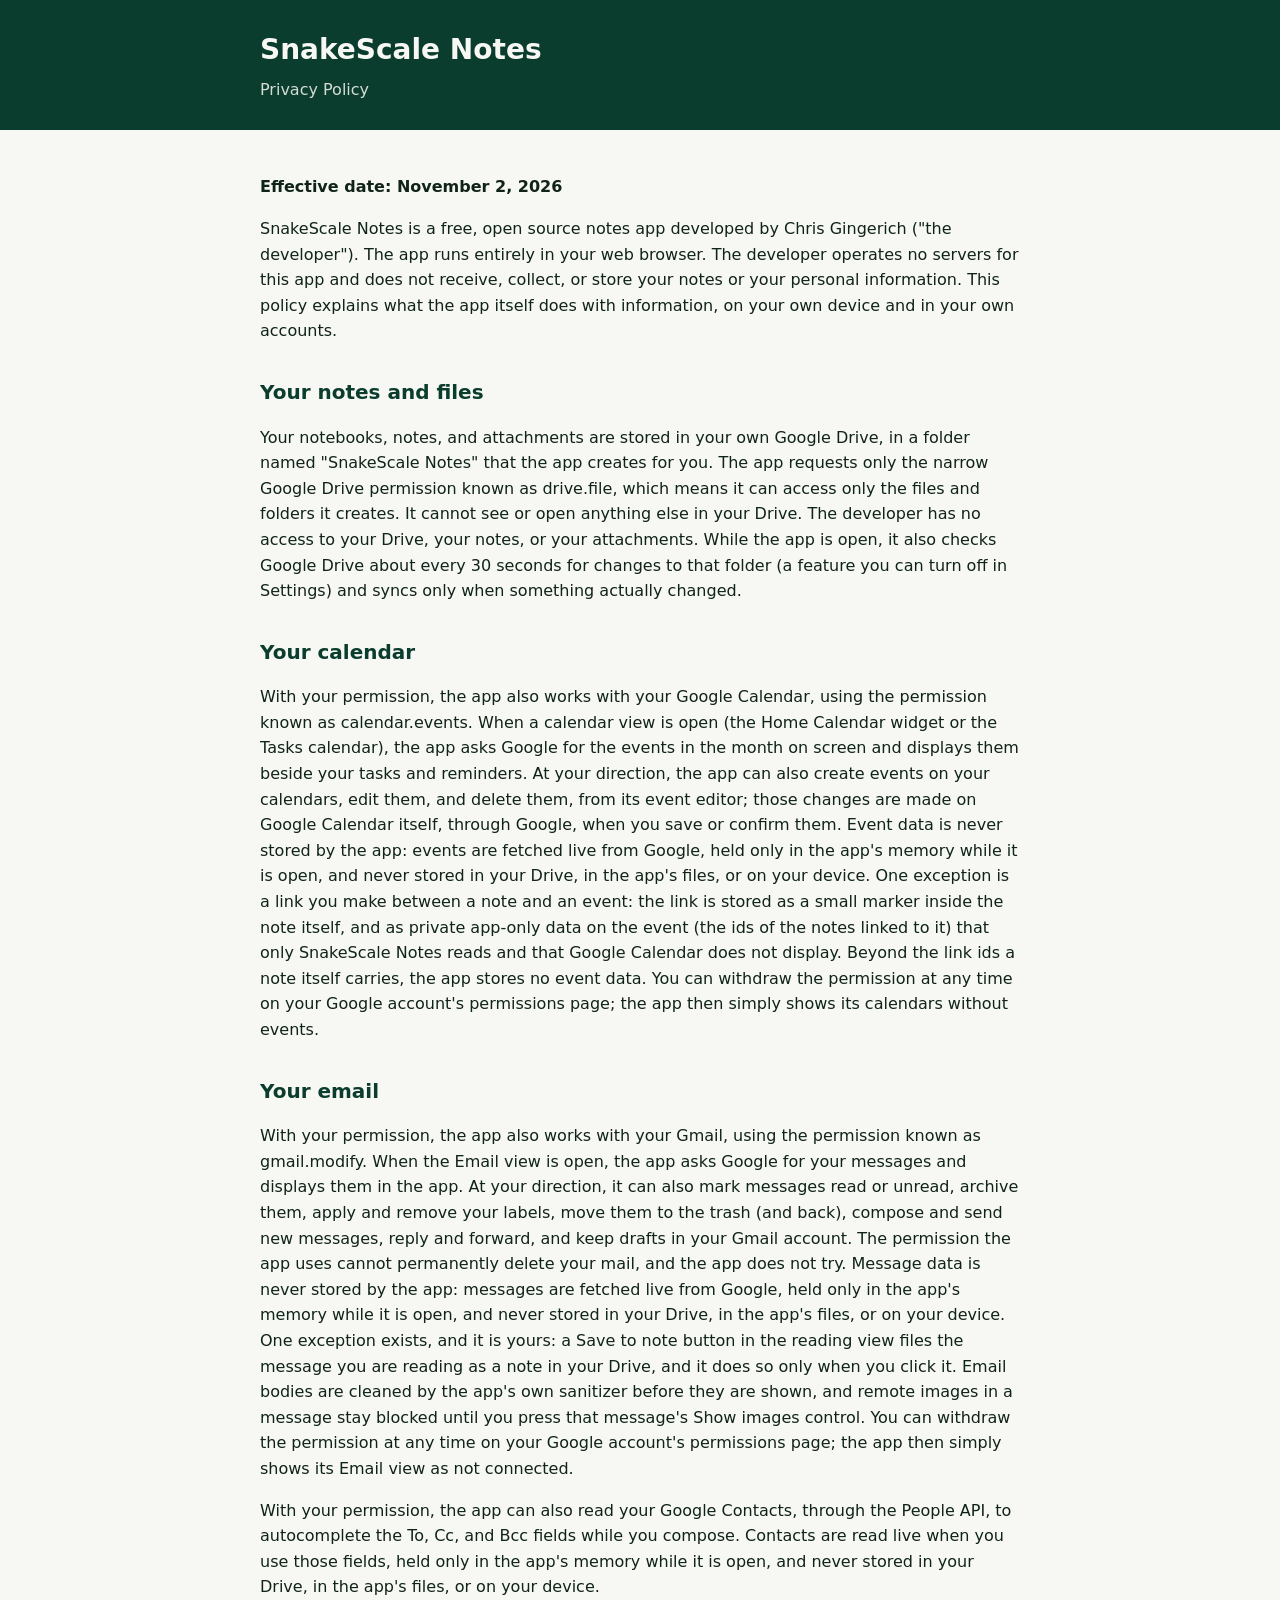
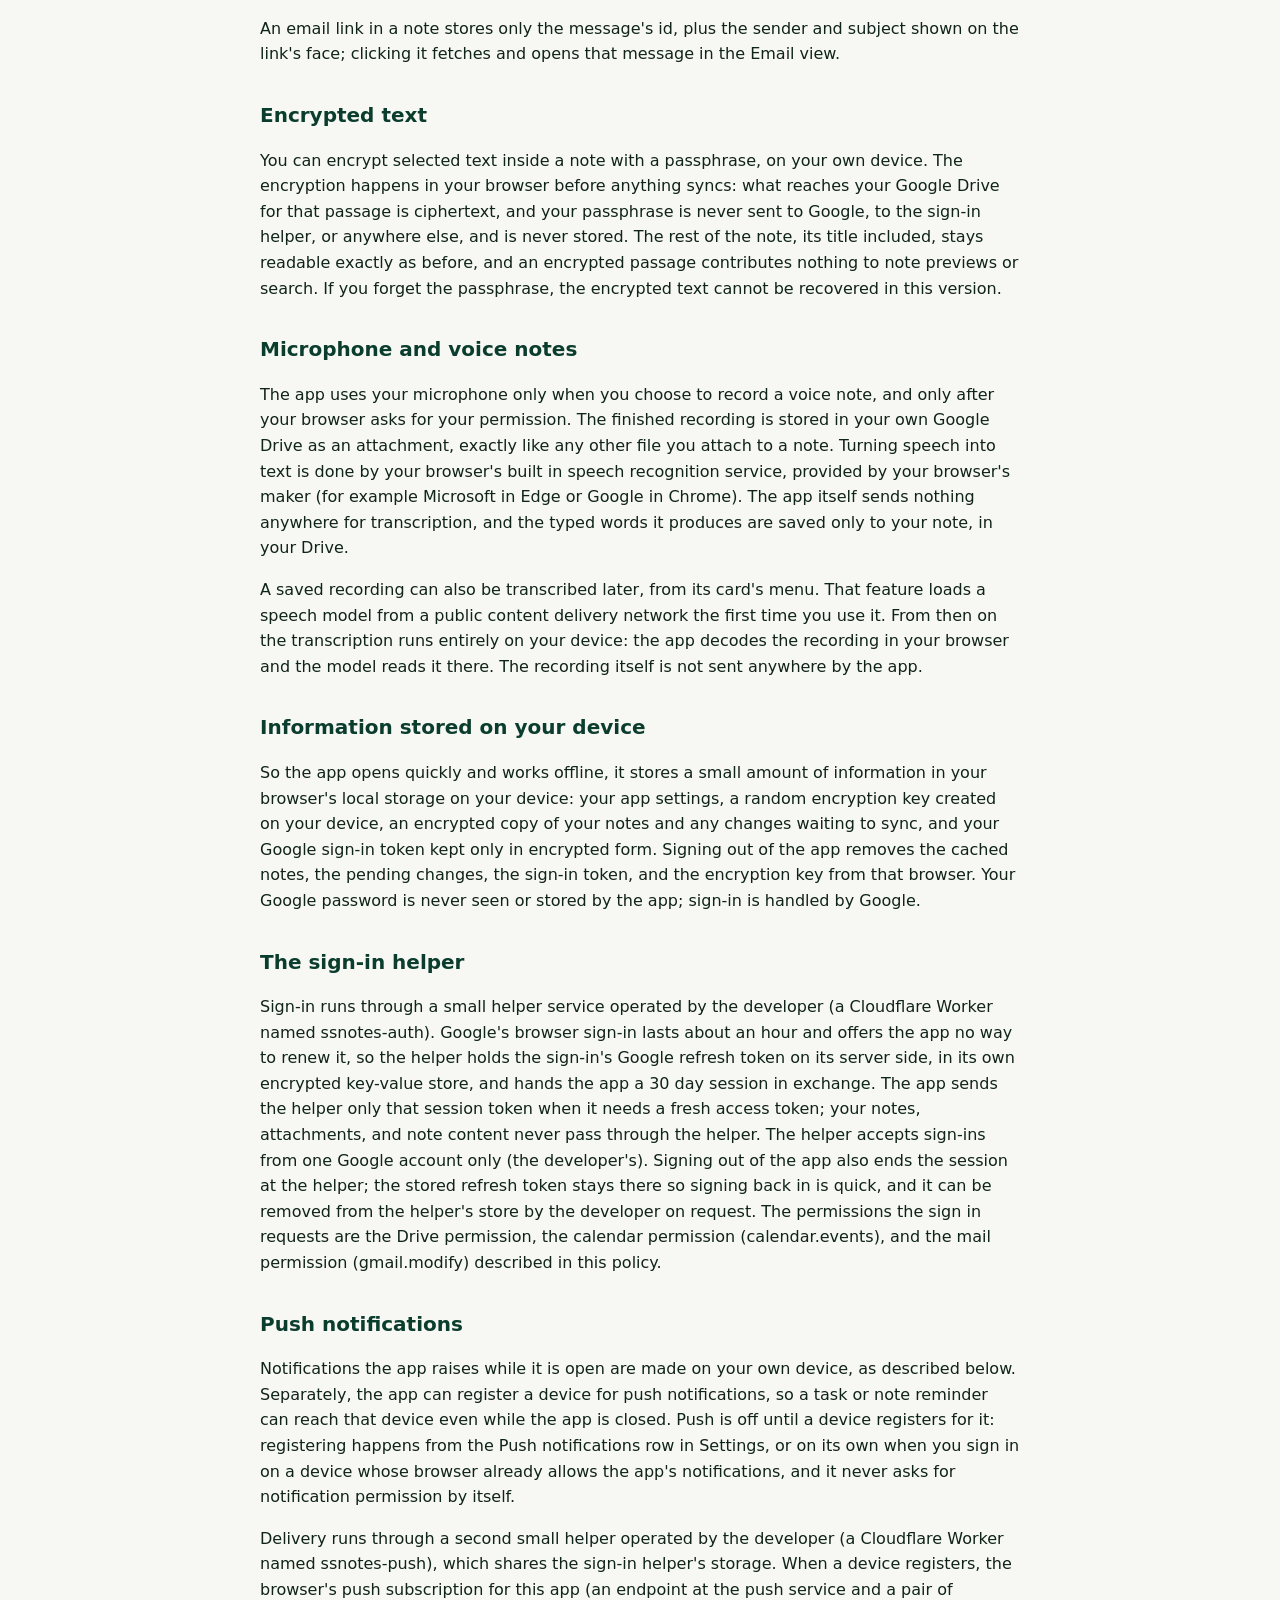
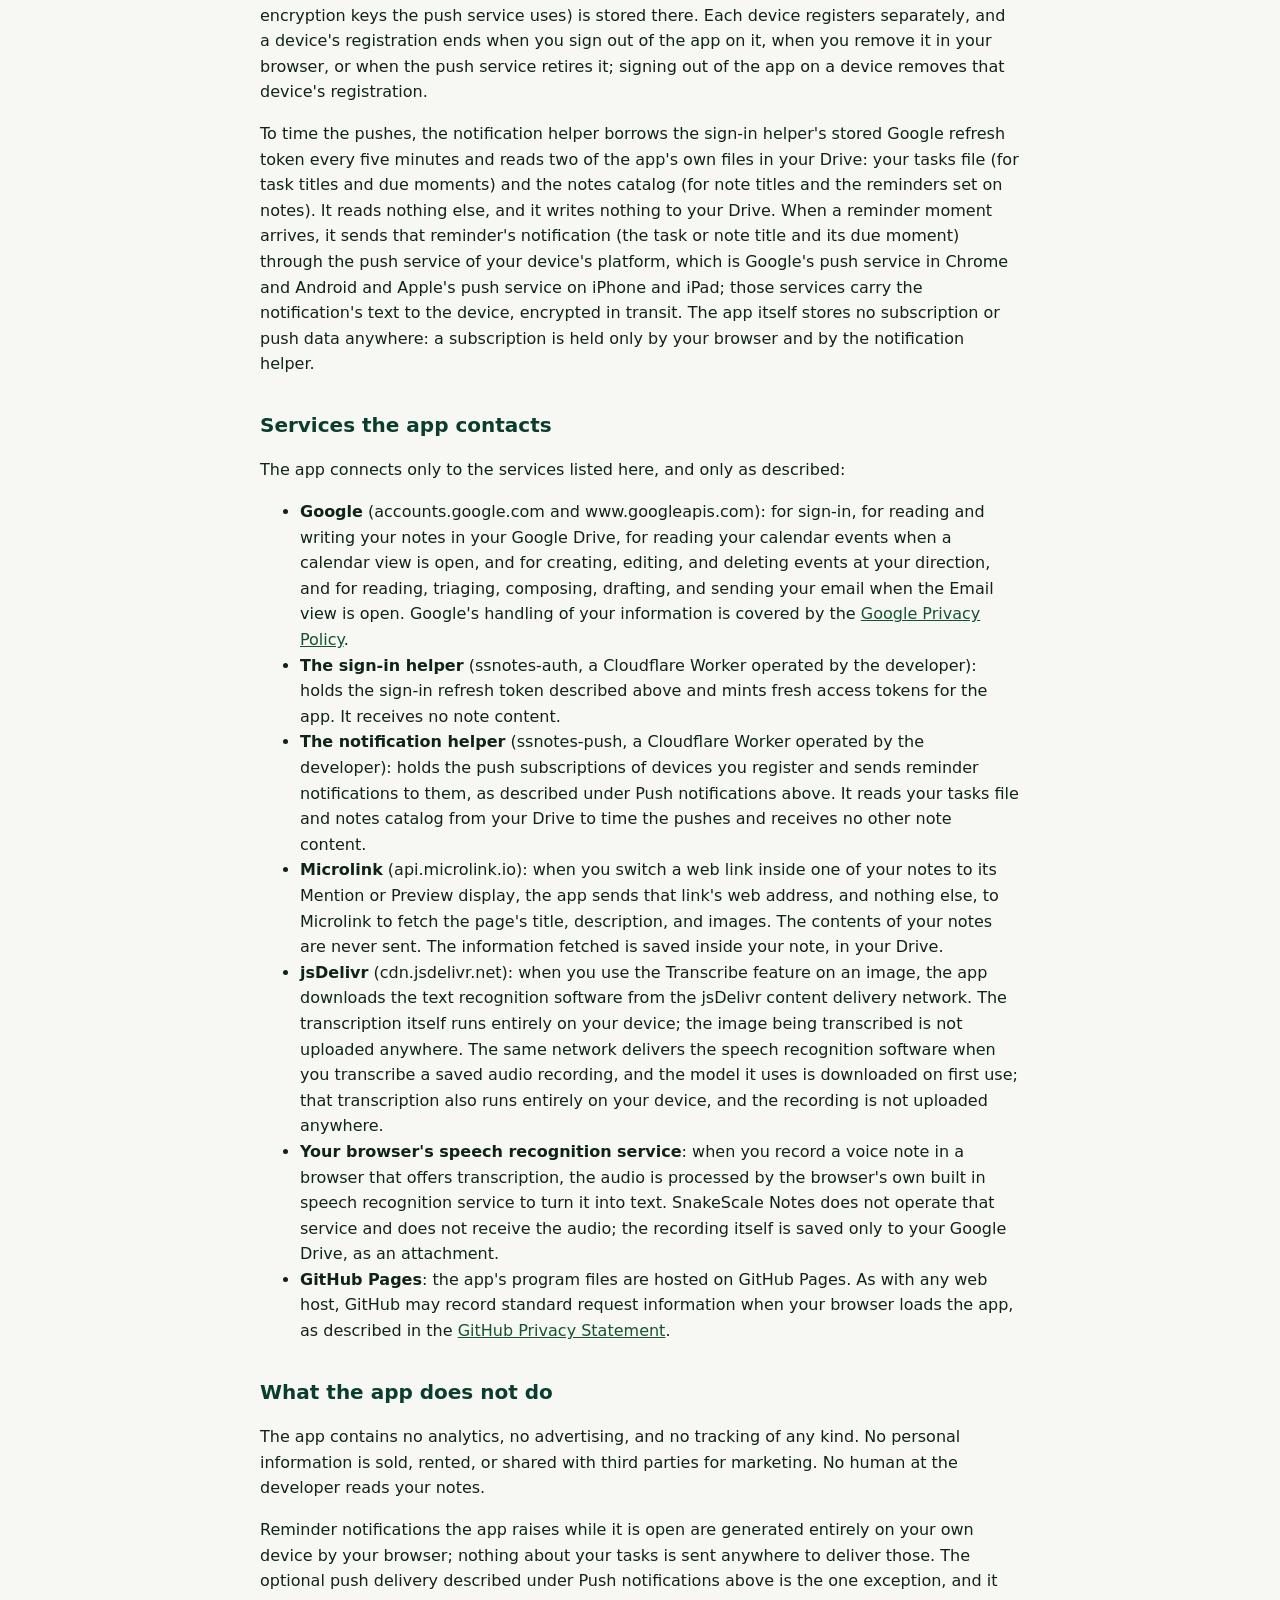
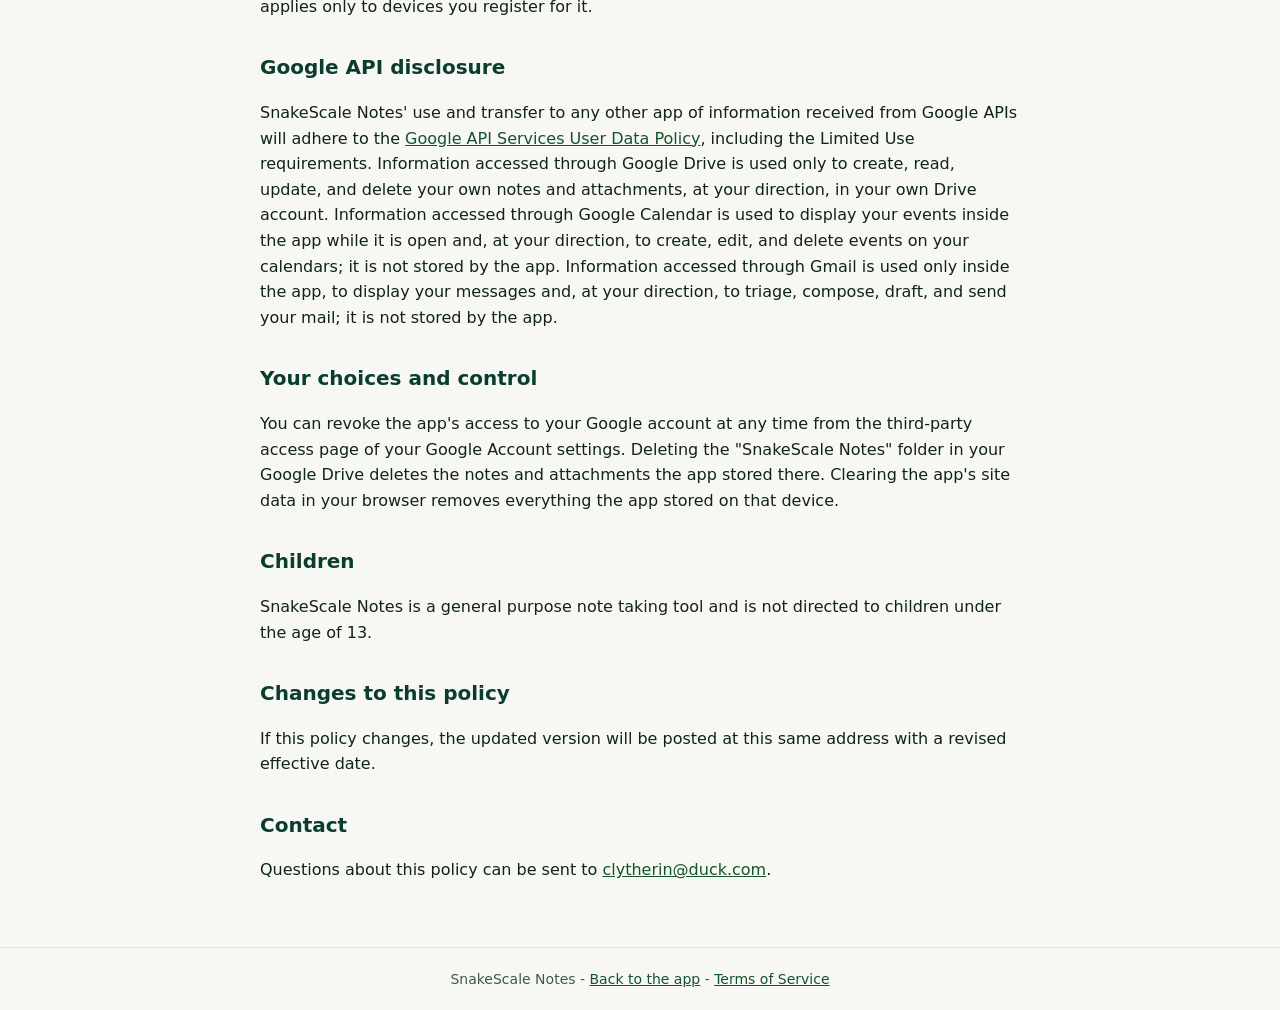
==== commit e4234937: "v2.89.0: passage encryption (Encrypt selected text in the More menu; PBKDF2 wrapped vault key in ind" ====
--- a/privacy.html
+++ b/privacy.html
@@ -101,6 +101,19 @@
   <p>An email link in a note stores only the message's id, plus
   the sender and subject shown on the link's face; clicking it
   fetches and opens that message in the Email view.</p>
+
+  <h2>Encrypted text</h2>
+  <p>You can encrypt selected text inside a note with a
+  passphrase, on your own device. The encryption happens
+  in your browser before anything syncs: what reaches
+  your Google Drive for that passage is ciphertext, and
+  your passphrase is never sent to Google, to the
+  sign-in helper, or anywhere else, and is never stored.
+  The rest of the note, its title included, stays
+  readable exactly as before, and an encrypted passage
+  contributes nothing to note previews or search. If
+  you forget the passphrase, the encrypted text cannot
+  be recovered in this version.</p>
 
   <h2>Microphone and voice notes</h2>
   <p>The app uses your microphone only when you choose to record a voice
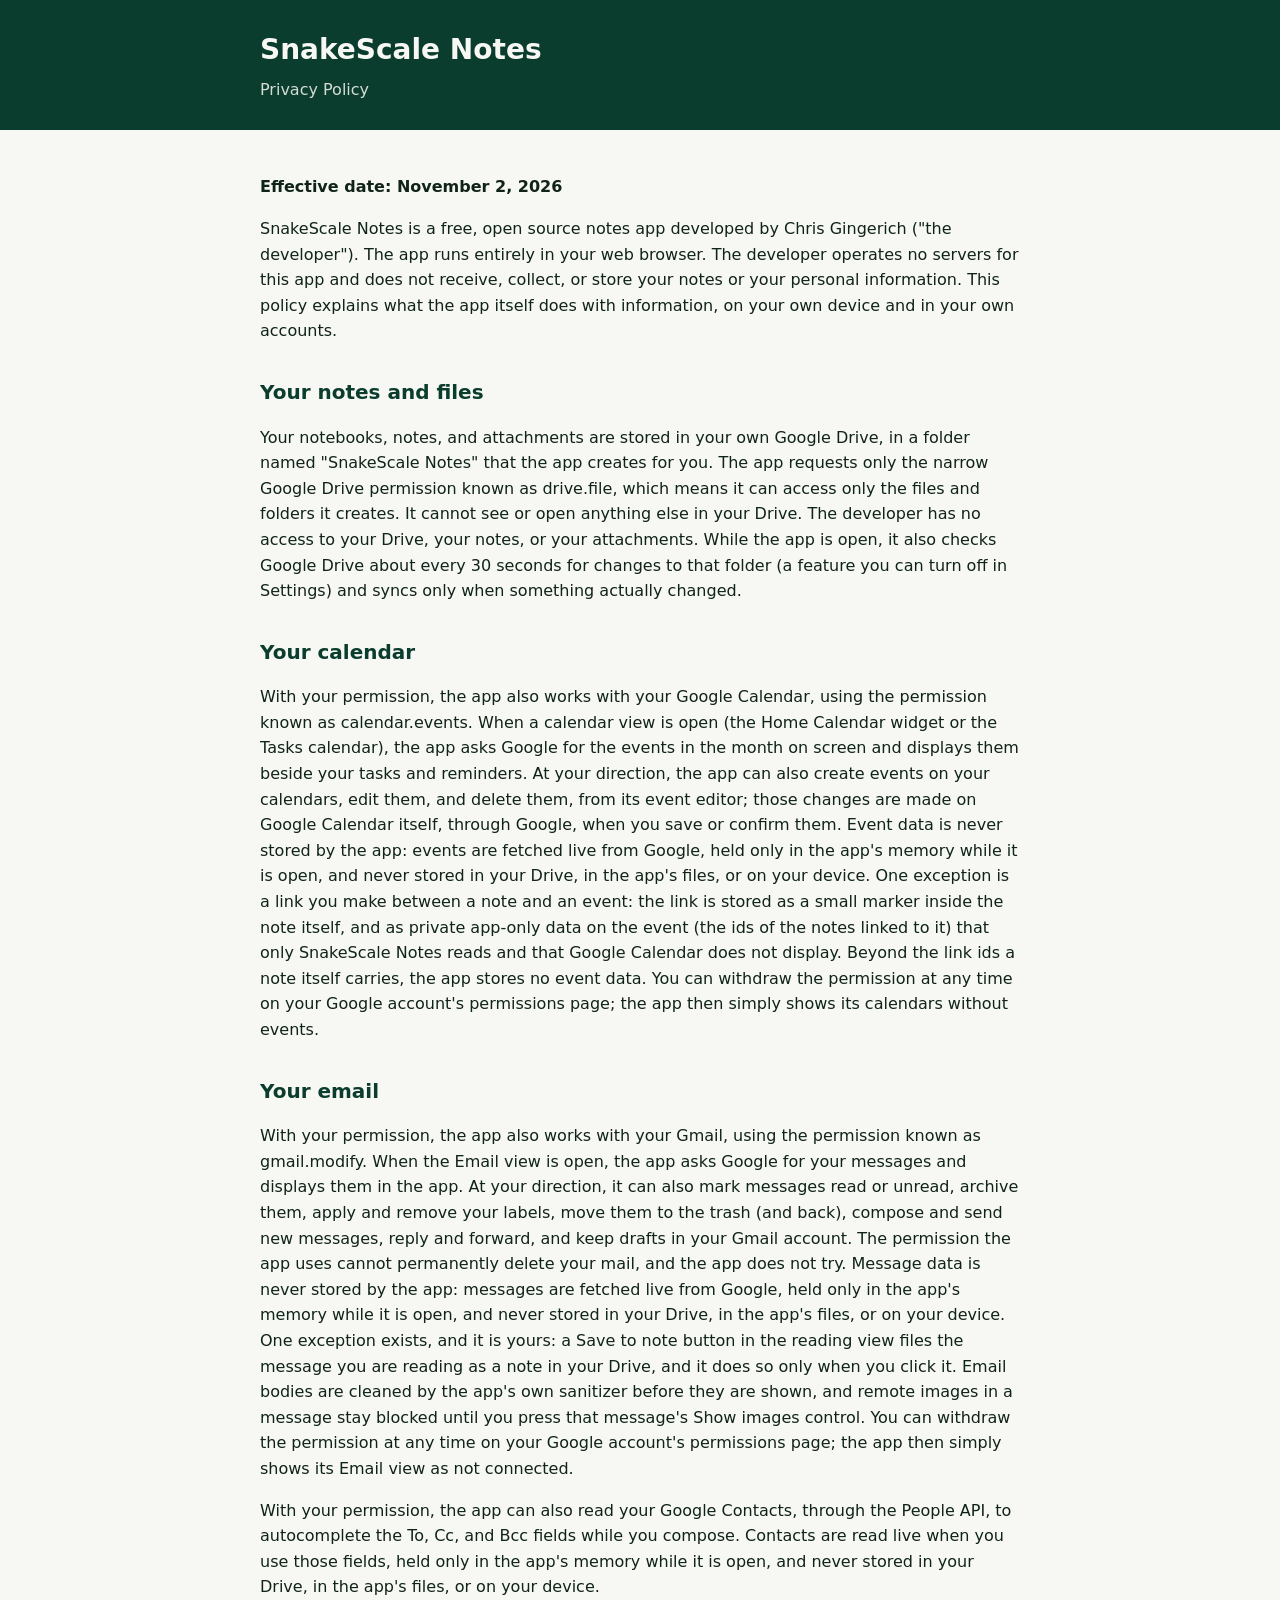
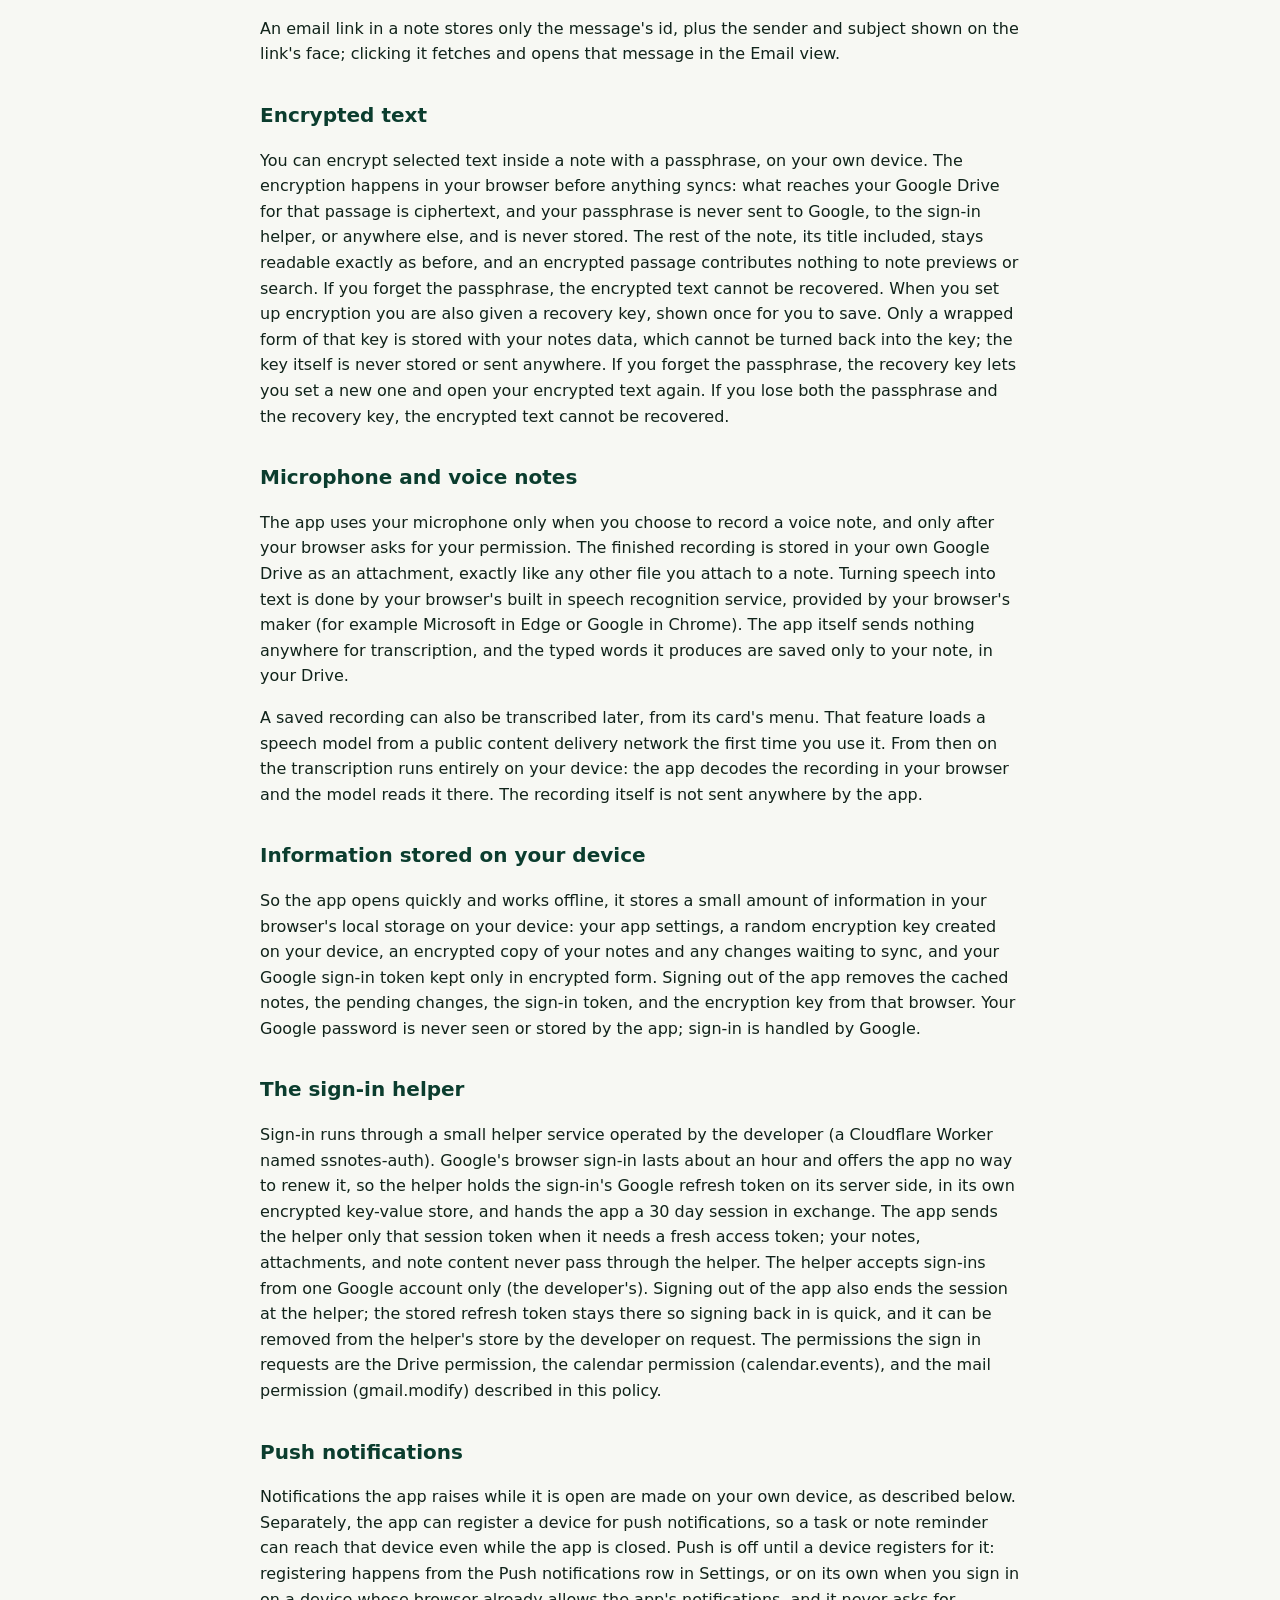
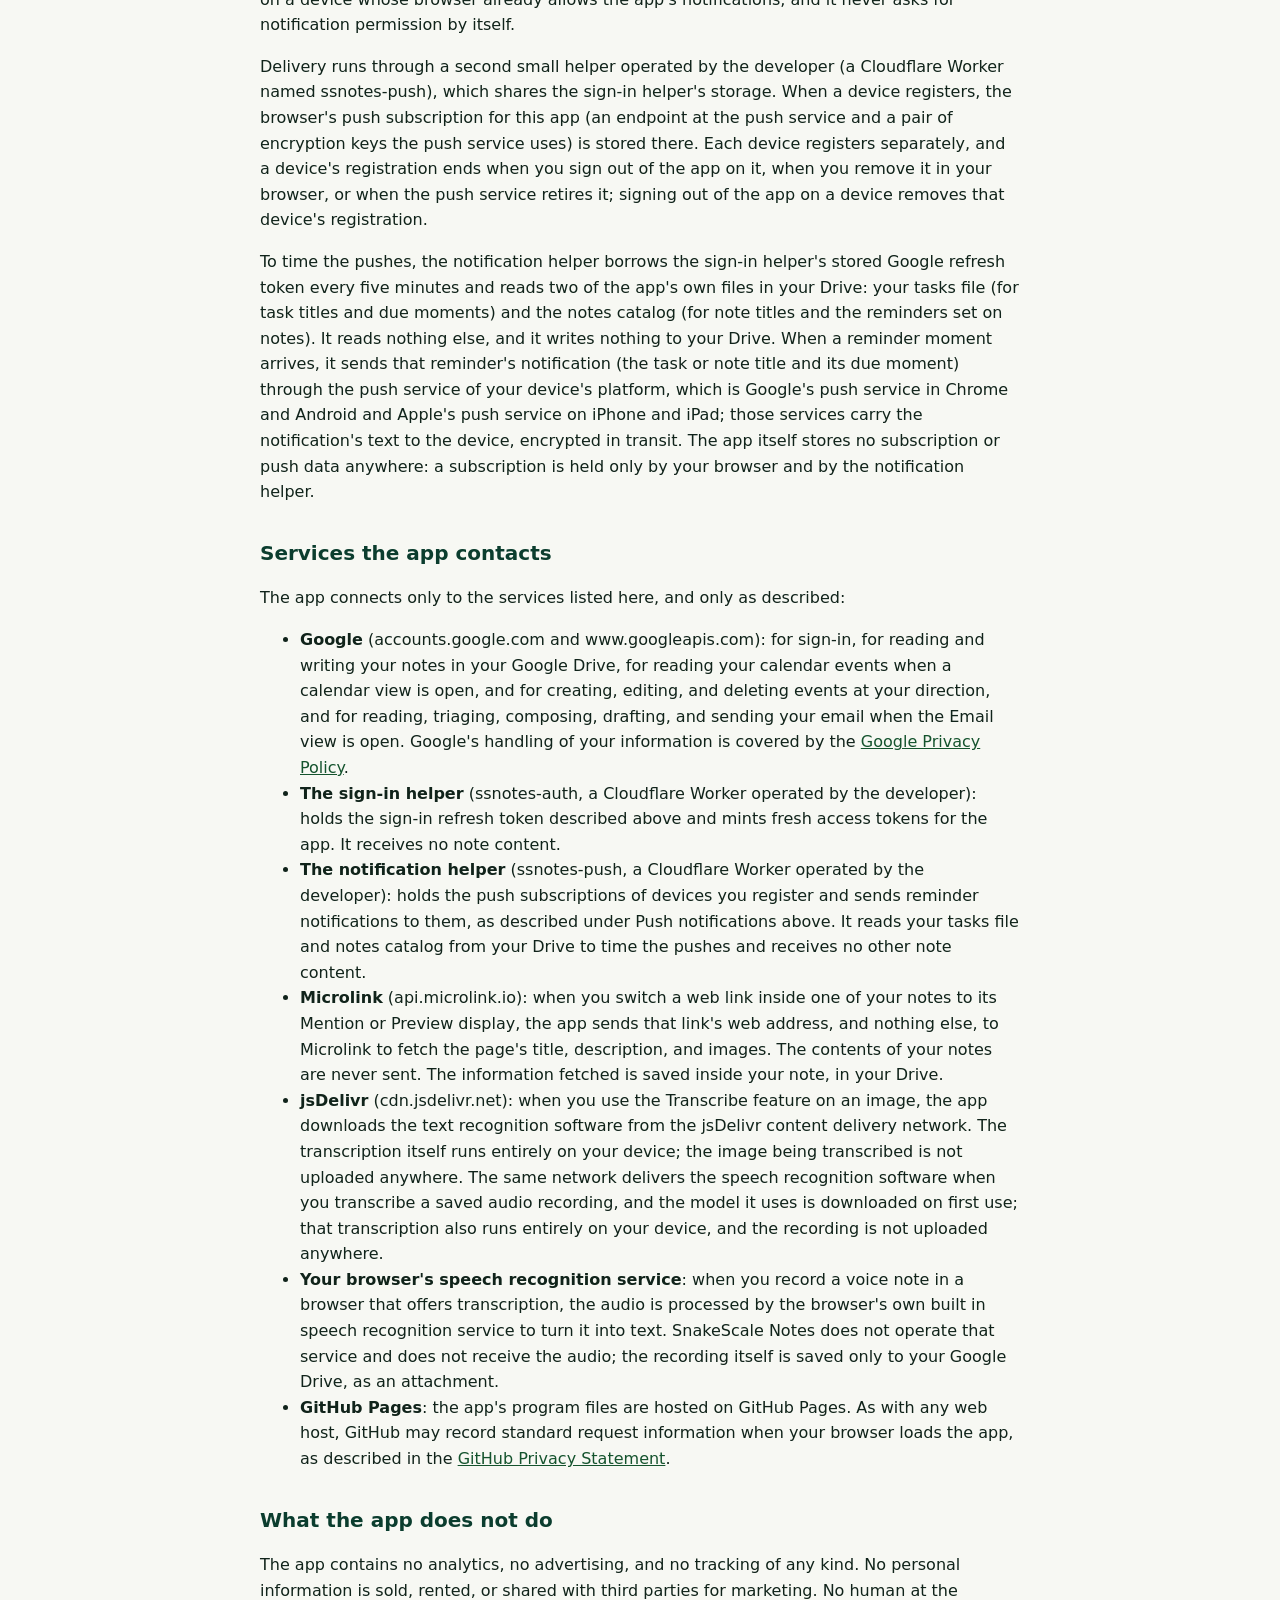
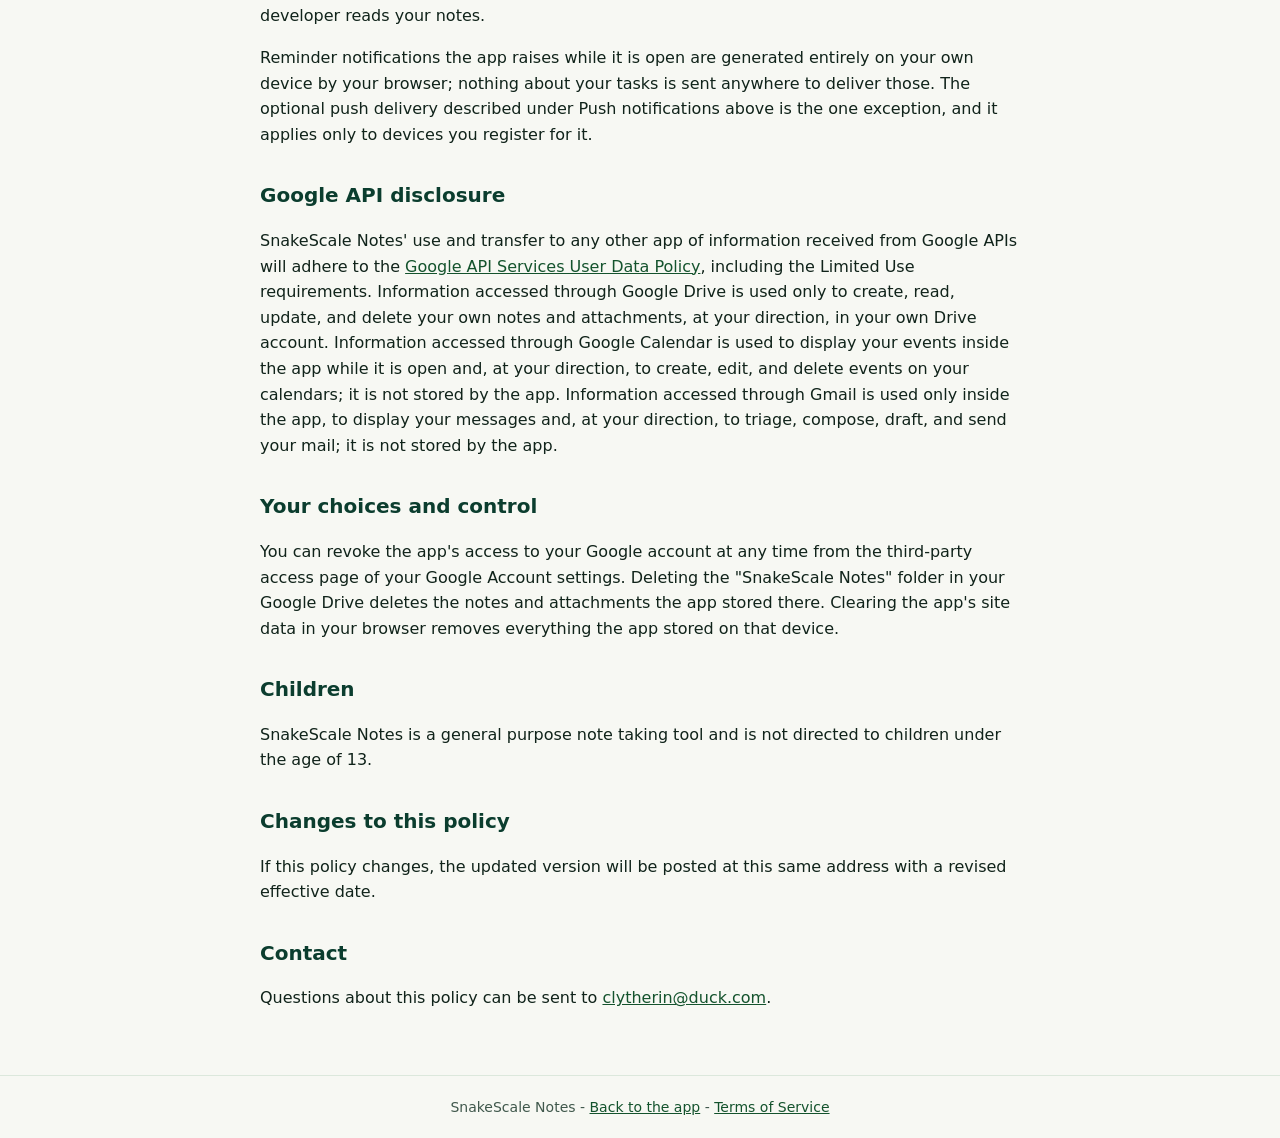
==== commit 8ea54bae: "v2.94.0: encryption recovery key, Settings passphrase management, rebuilt remove-encryption The vaul" ====
--- a/privacy.html
+++ b/privacy.html
@@ -113,7 +113,16 @@
   readable exactly as before, and an encrypted passage
   contributes nothing to note previews or search. If
   you forget the passphrase, the encrypted text cannot
-  be recovered in this version.</p>
+  be recovered. When you set up encryption you are
+  also given a recovery key, shown once for you to
+  save. Only a wrapped form of that key is stored
+  with your notes data, which cannot be turned back
+  into the key; the key itself is never stored or
+  sent anywhere. If you forget the passphrase, the
+  recovery key lets you set a new one and open your
+  encrypted text again. If you lose both the
+  passphrase and the recovery key, the encrypted
+  text cannot be recovered.</p>
 
   <h2>Microphone and voice notes</h2>
   <p>The app uses your microphone only when you choose to record a voice
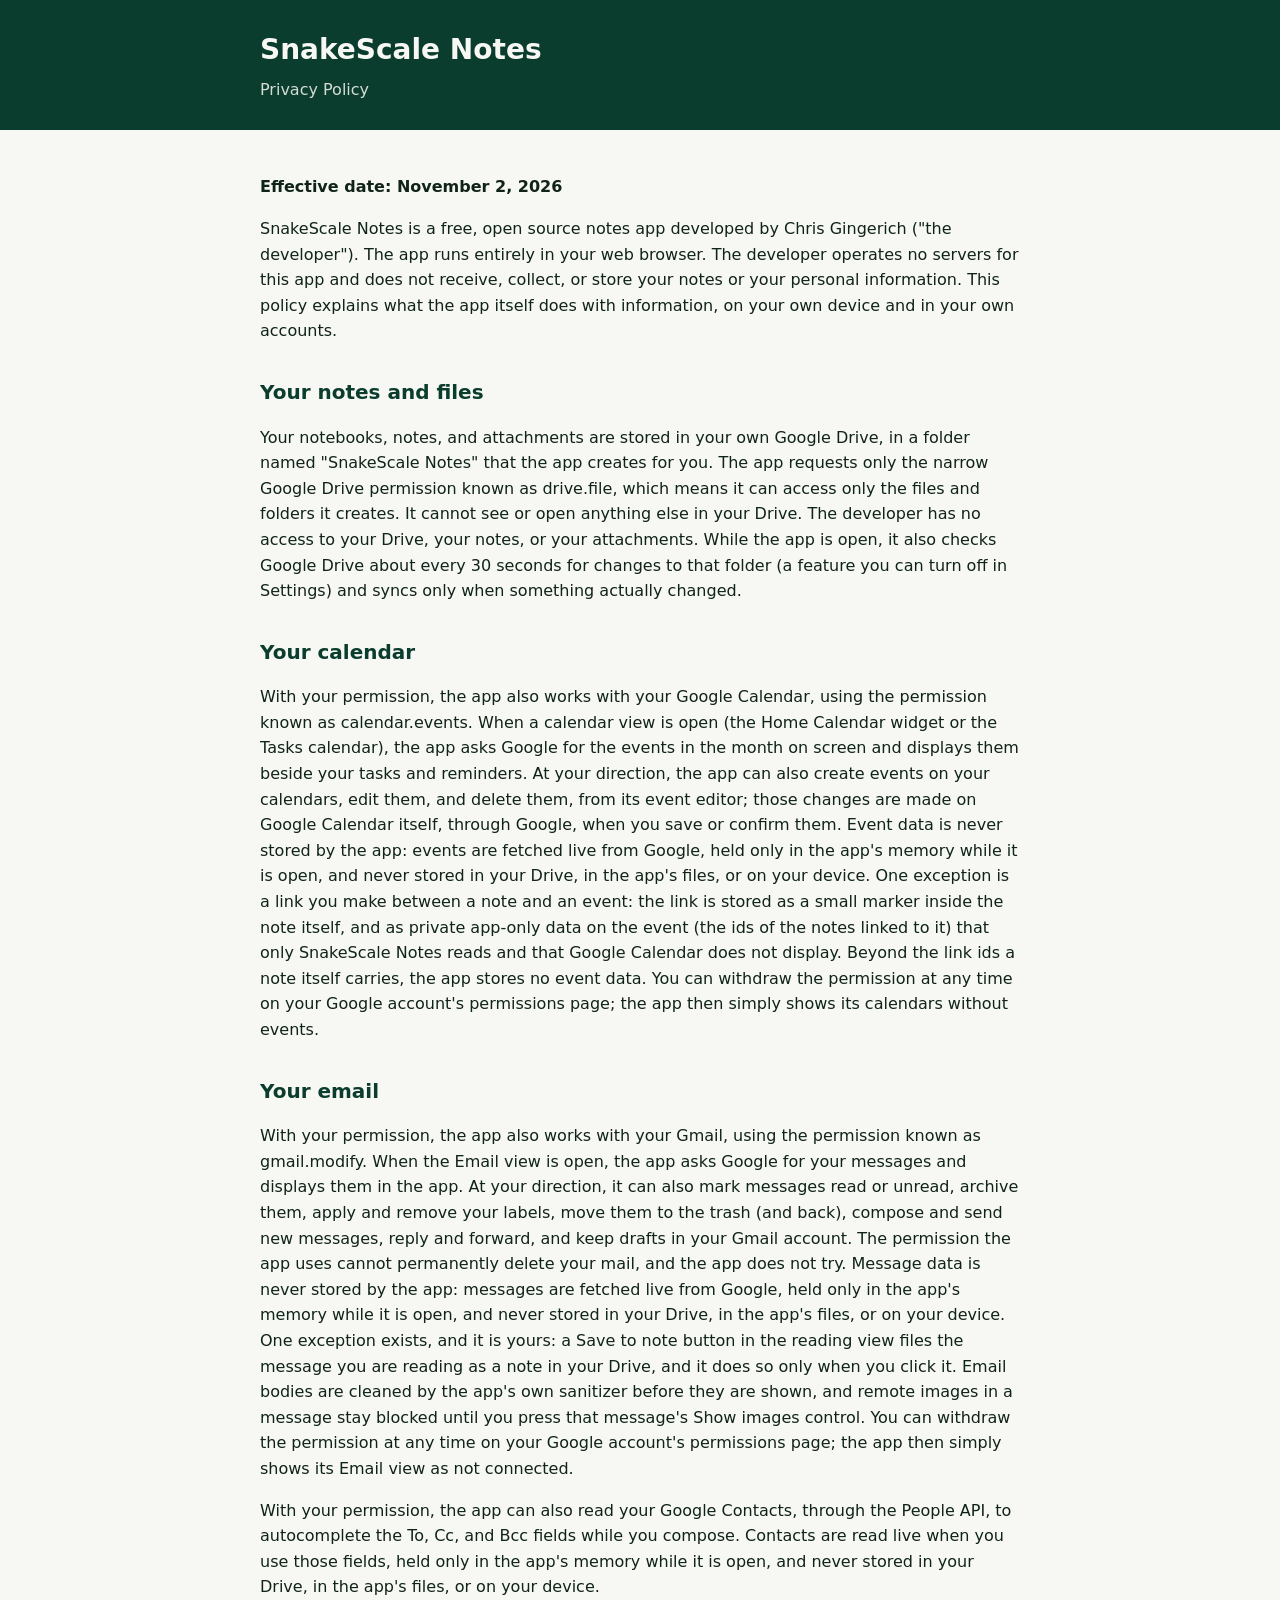
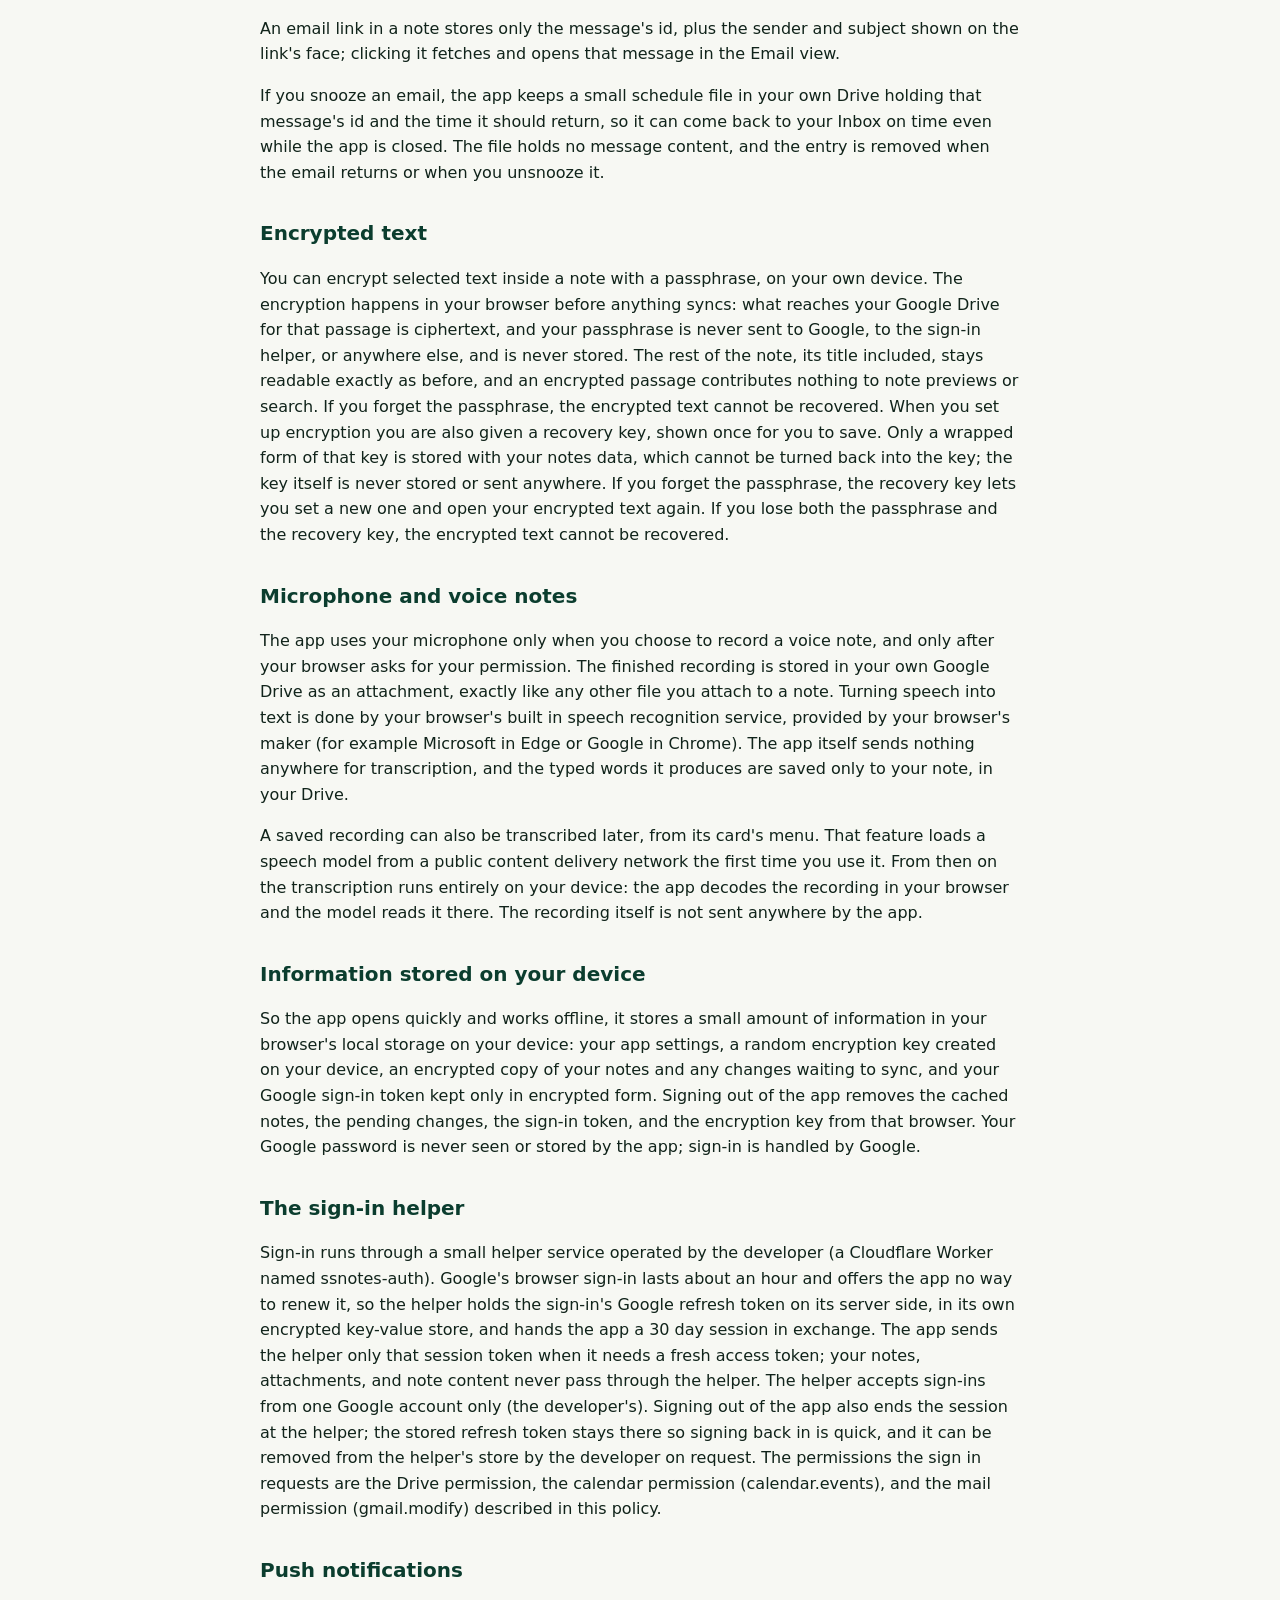
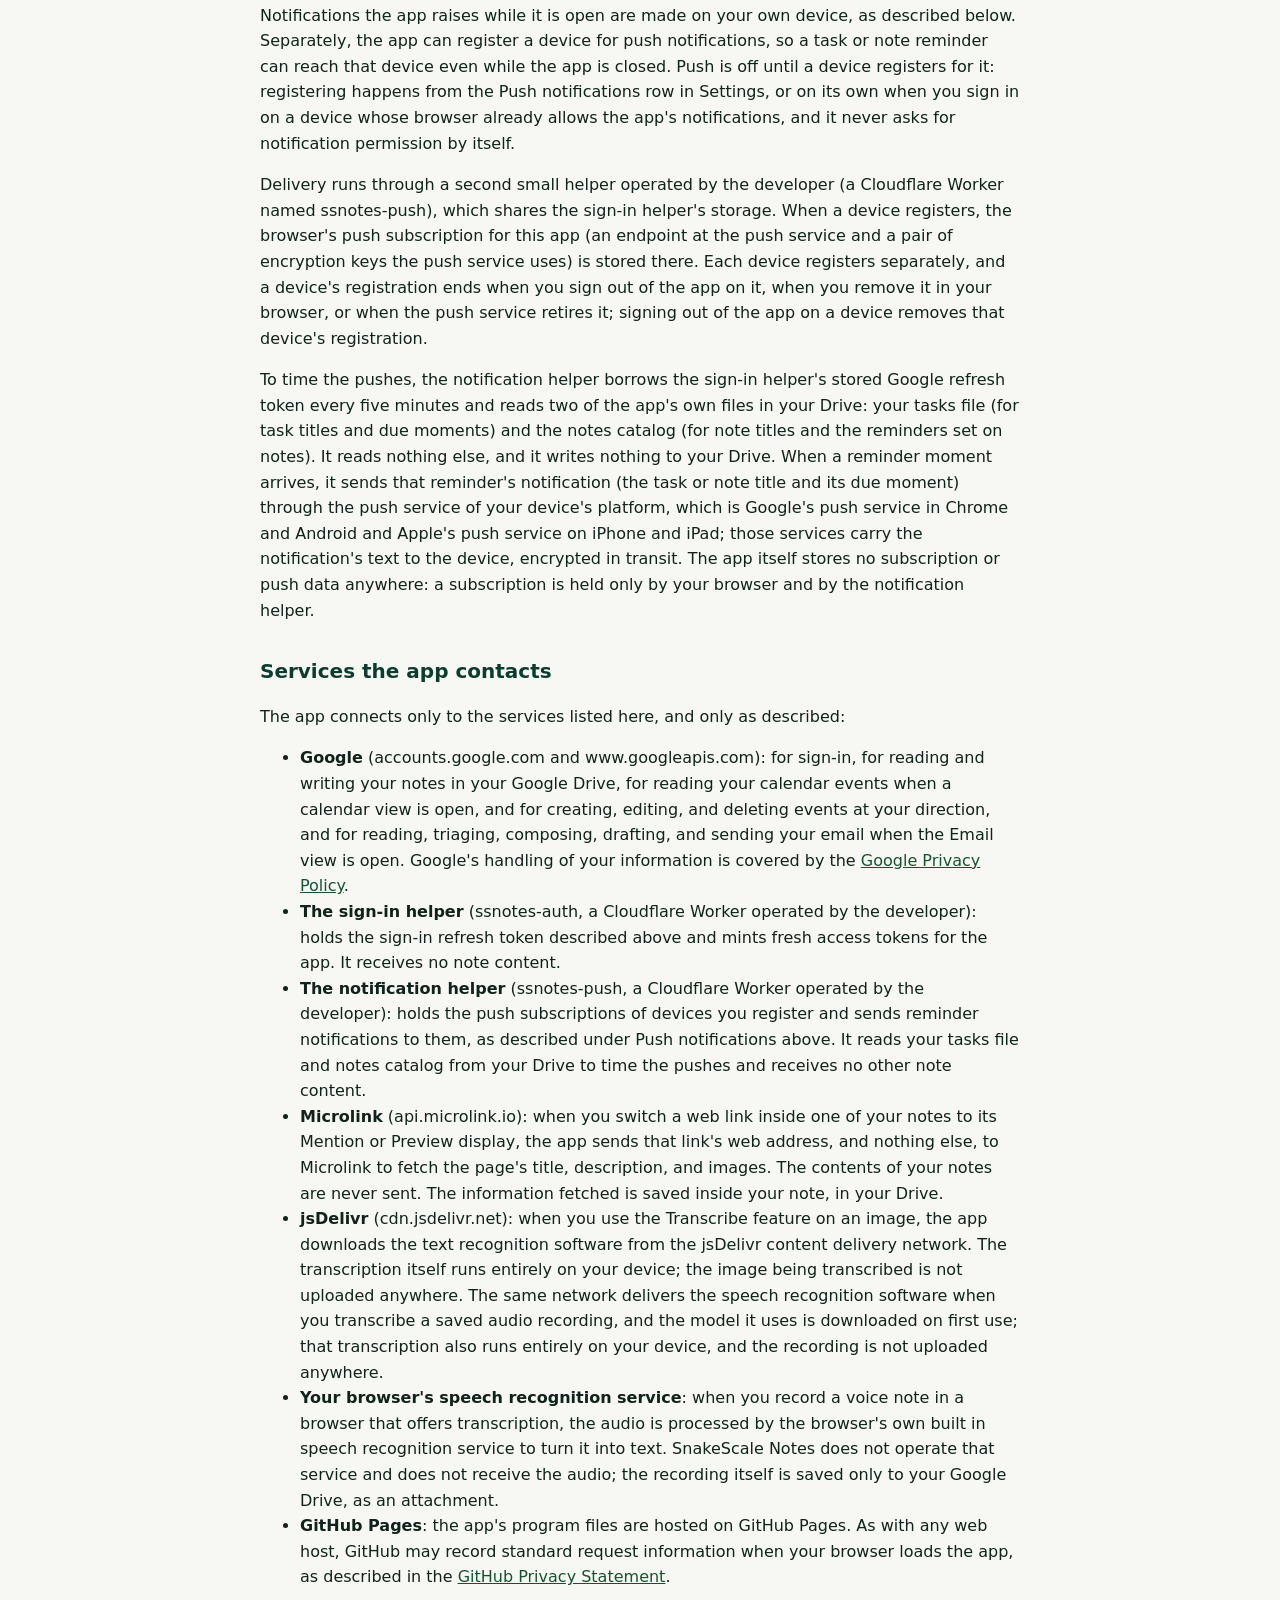
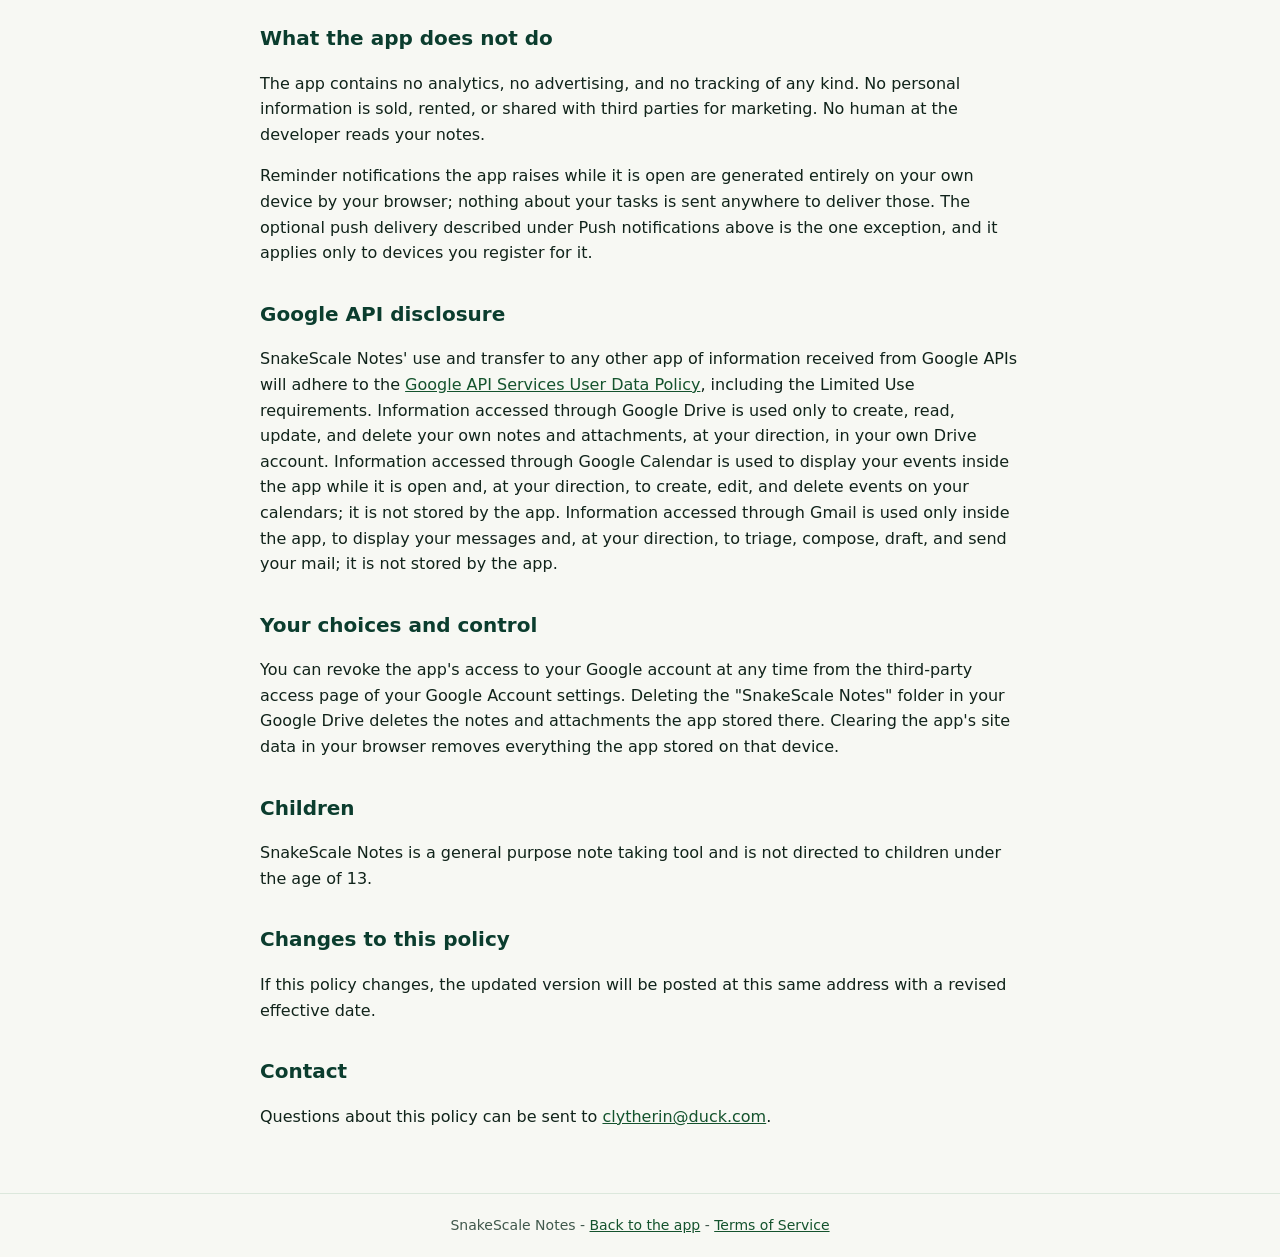
==== commit e613a8f4: "v2.100.0: email snooze, managed by the app with an on time return Gmail has no snooze API, so the ap" ====
--- a/privacy.html
+++ b/privacy.html
@@ -101,6 +101,13 @@
   <p>An email link in a note stores only the message's id, plus
   the sender and subject shown on the link's face; clicking it
   fetches and opens that message in the Email view.</p>
+
+  <p>If you snooze an email, the app keeps a small schedule
+  file in your own Drive holding that message's id and the
+  time it should return, so it can come back to your Inbox
+  on time even while the app is closed. The file holds no
+  message content, and the entry is removed when the email
+  returns or when you unsnooze it.</p>
 
   <h2>Encrypted text</h2>
   <p>You can encrypt selected text inside a note with a
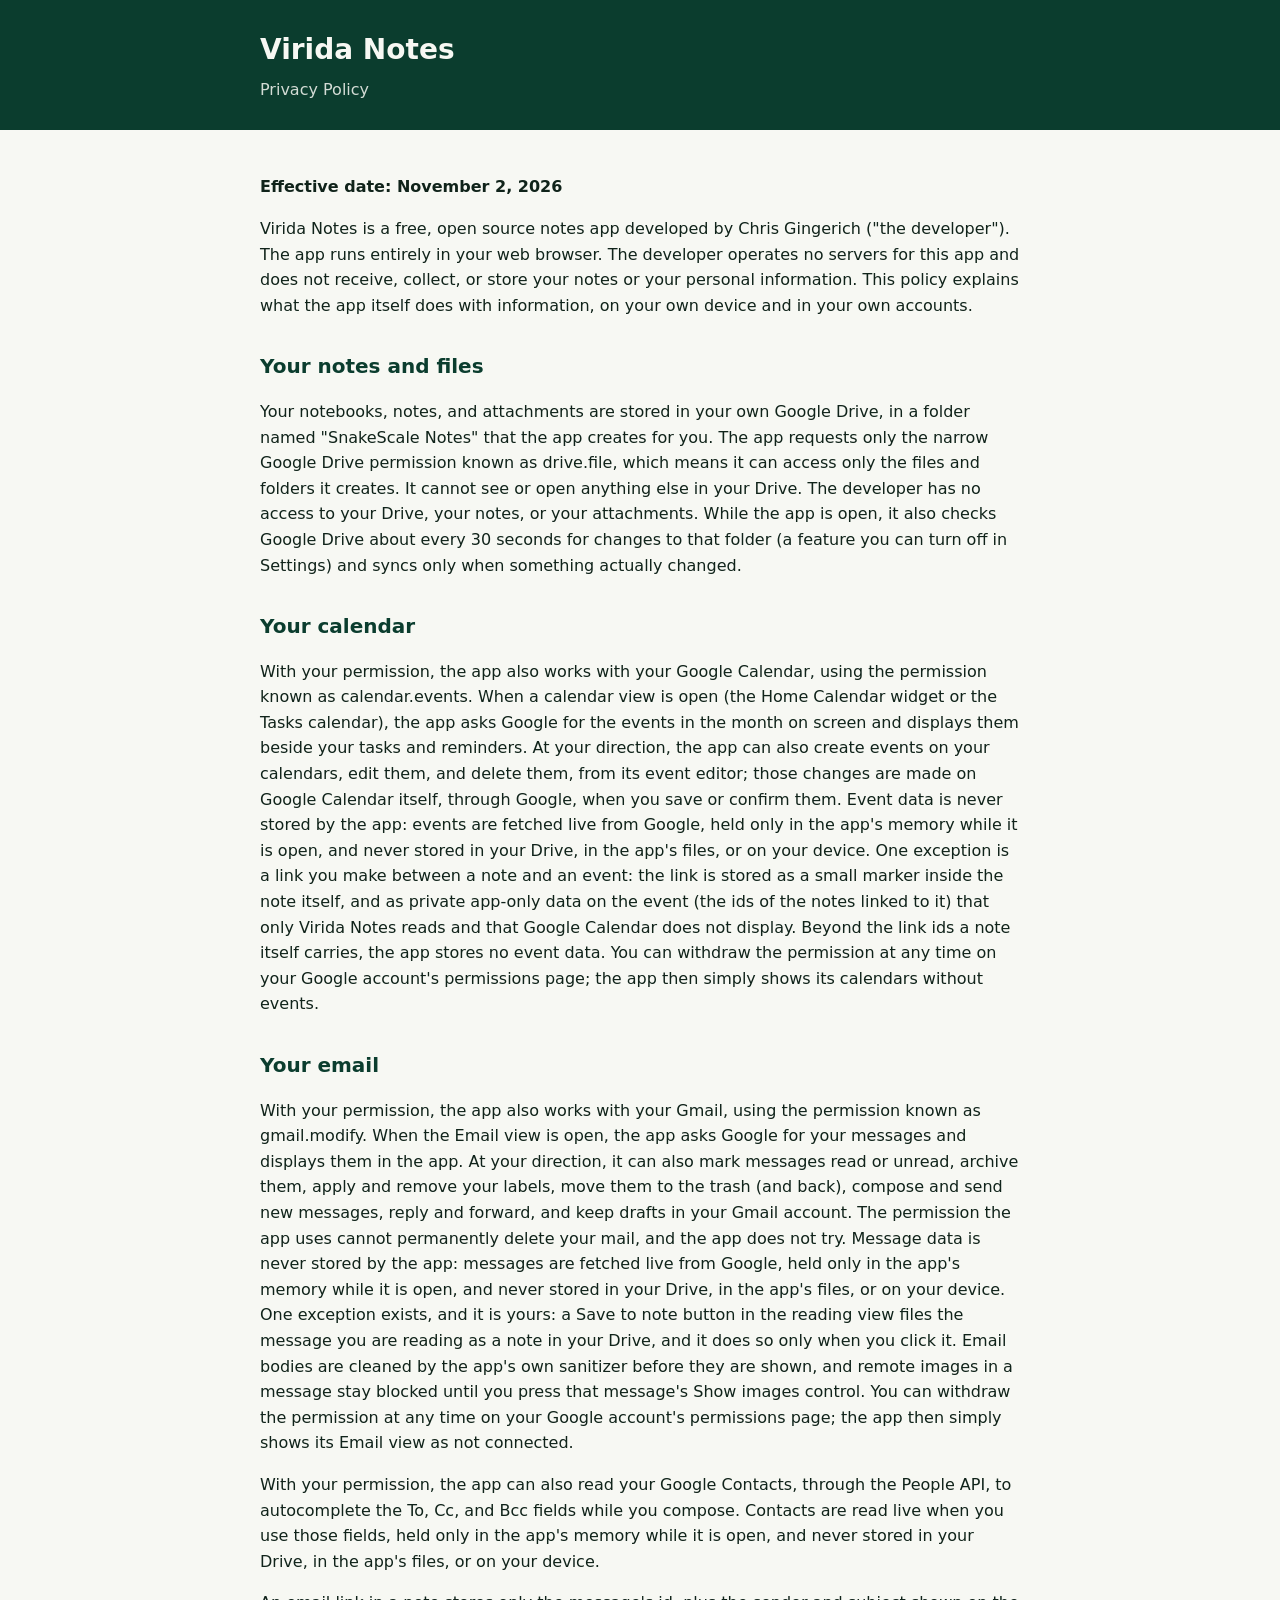
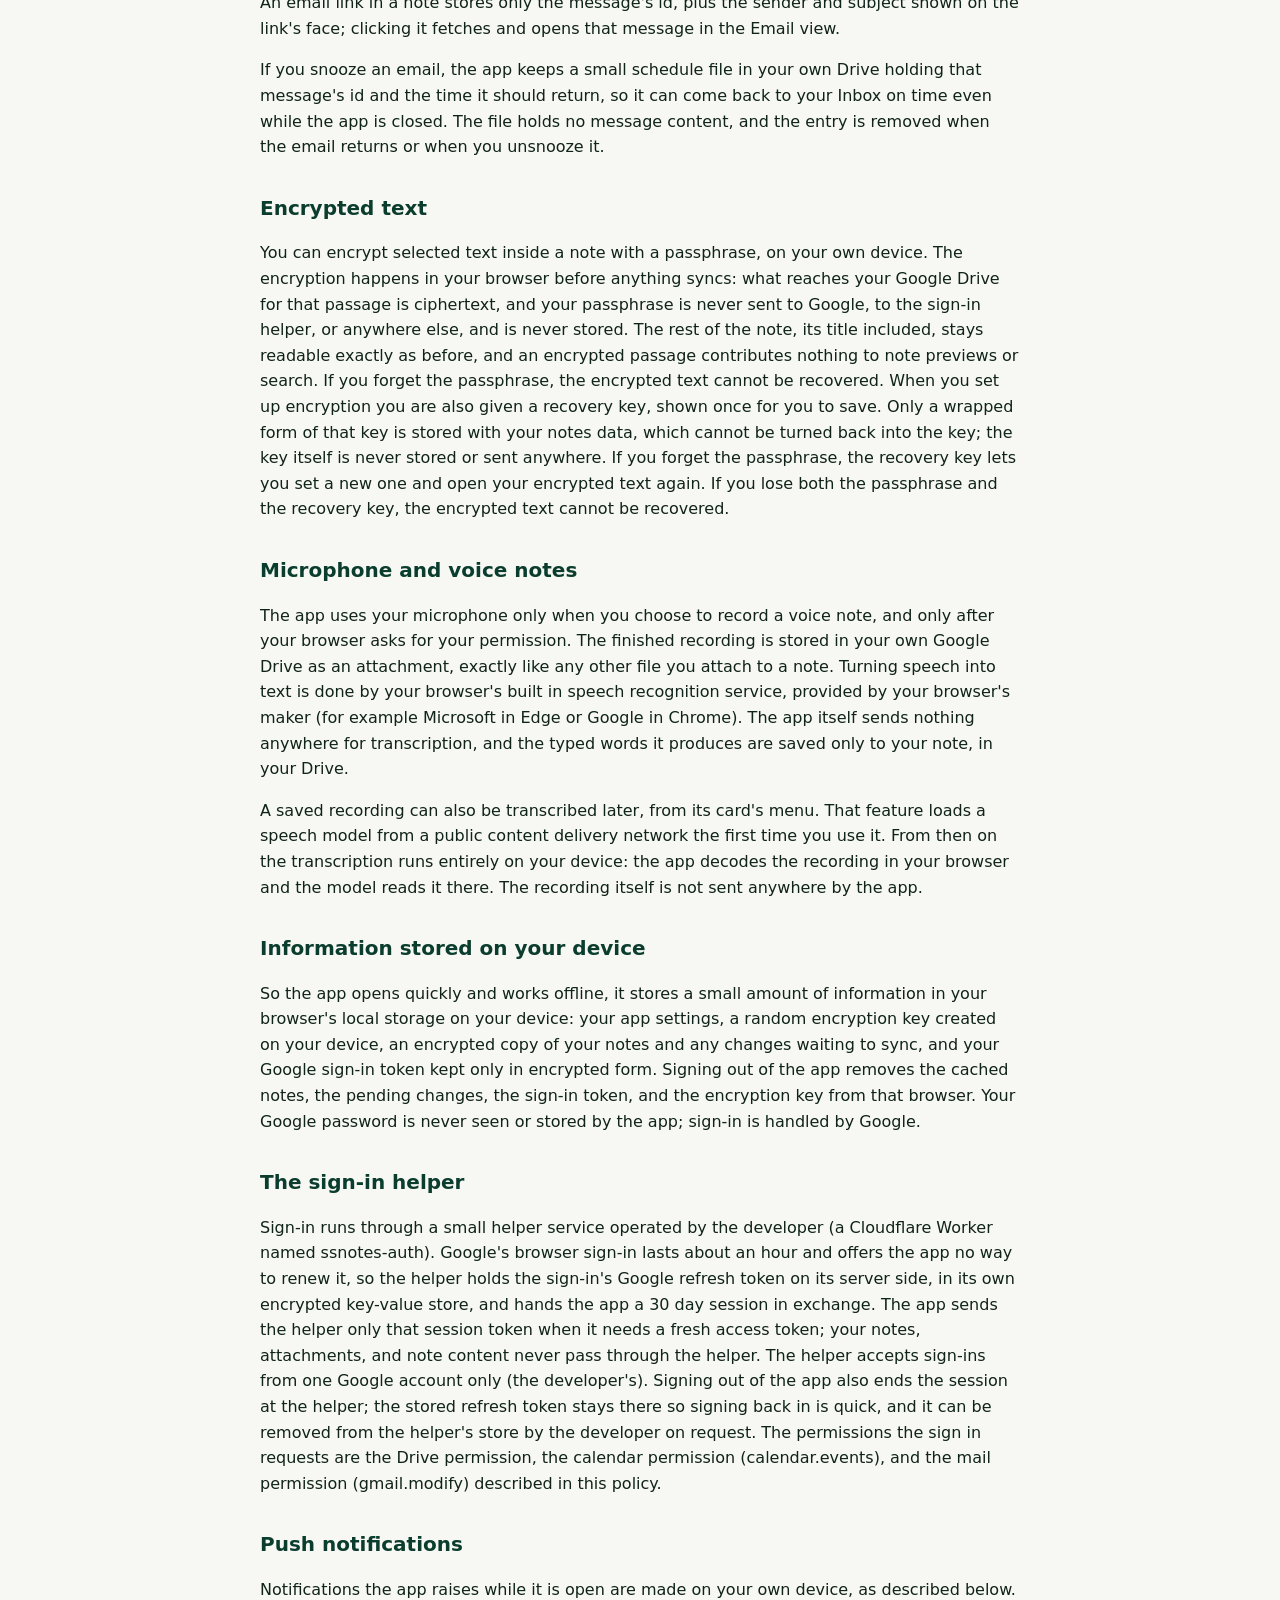
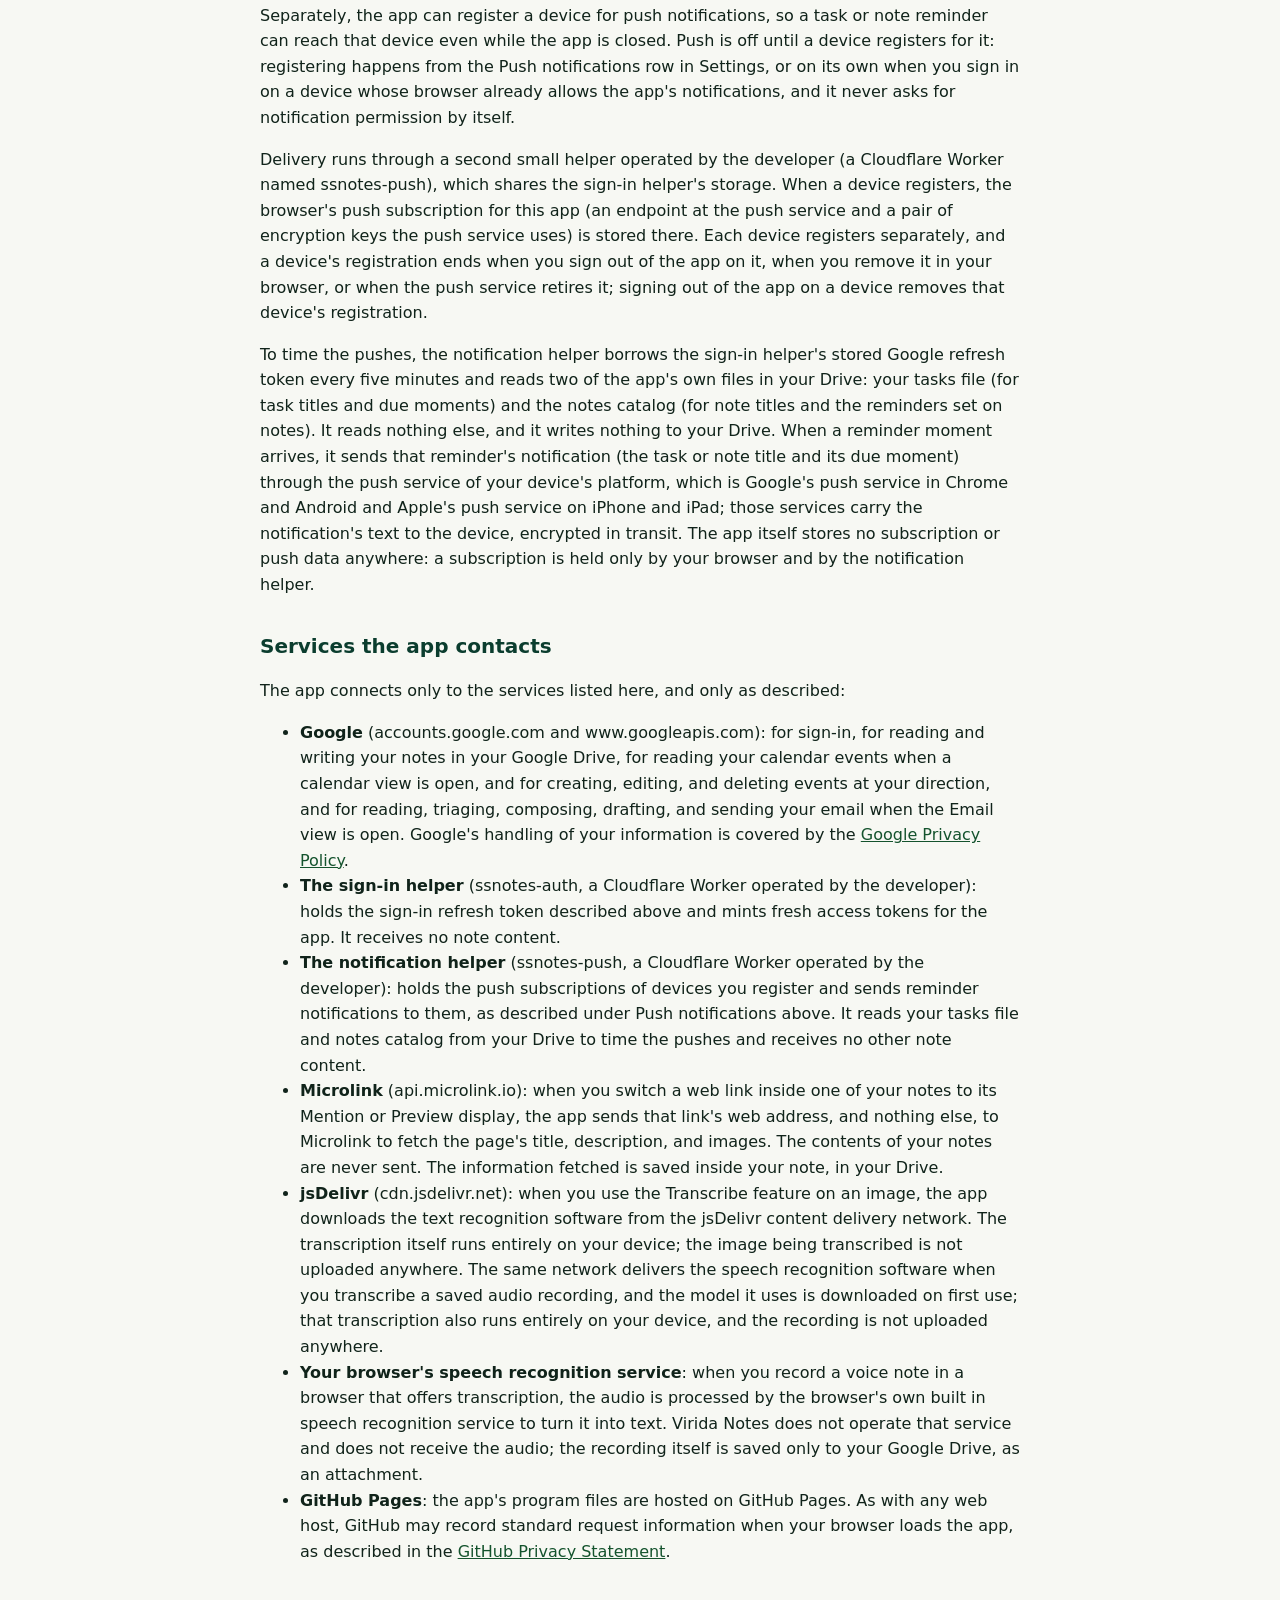
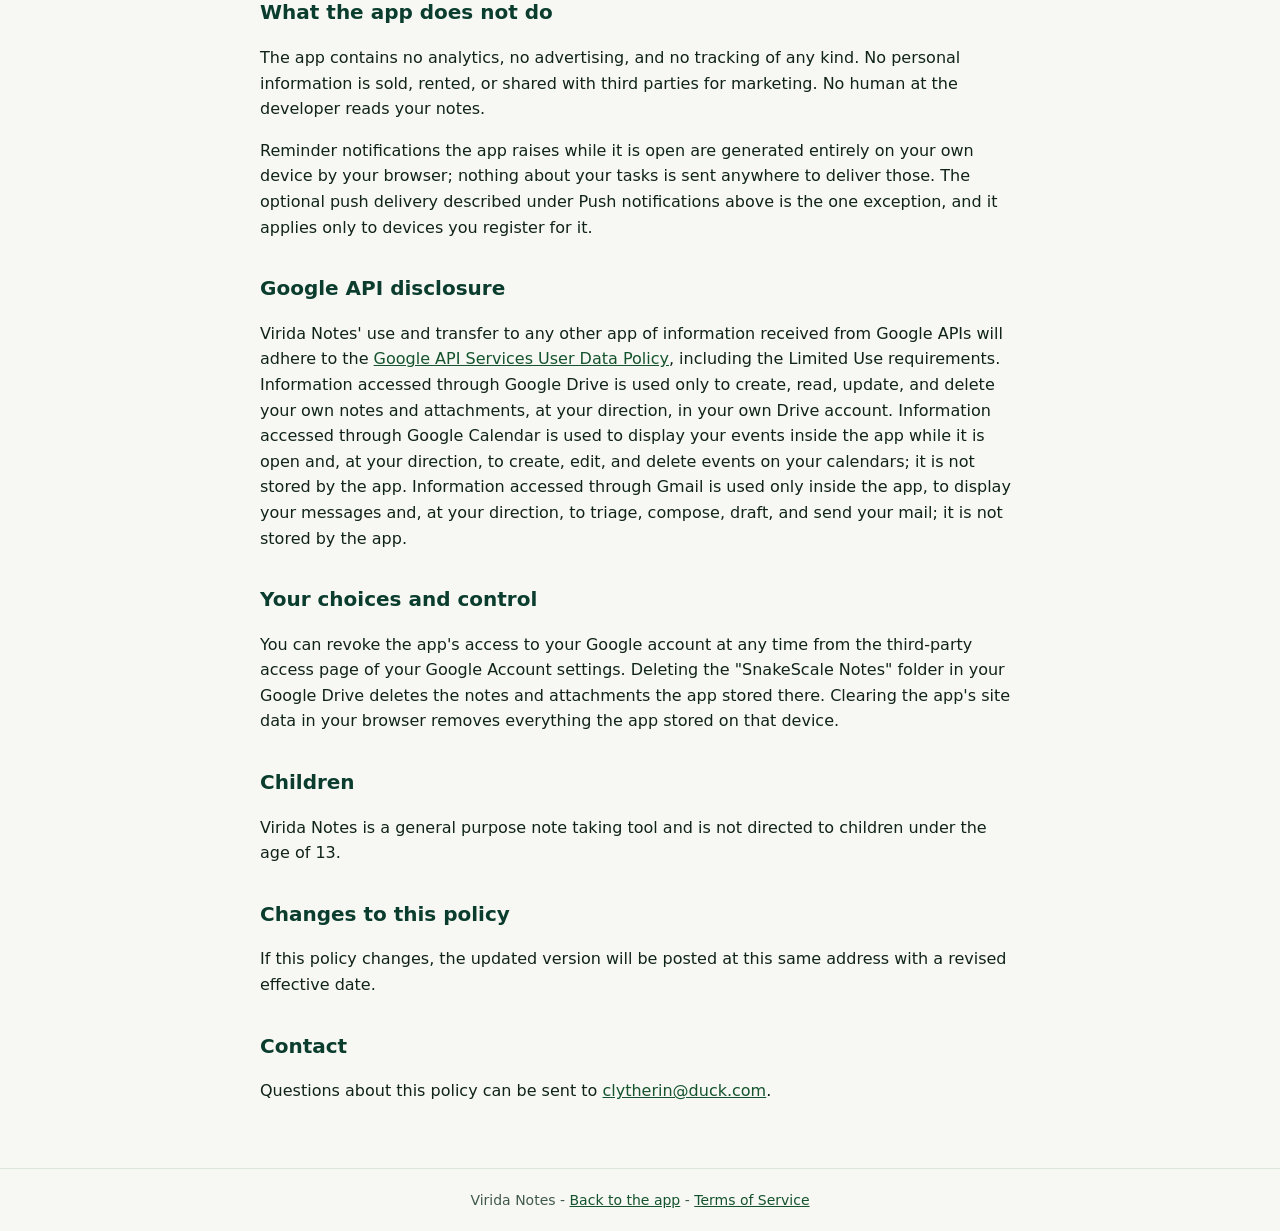
==== commit c6b950f0: "v2.187.0: the app becomes Virida Notes, the new name on every surface a person can see and the appro" ====
--- a/privacy.html
+++ b/privacy.html
@@ -3,7 +3,7 @@
 <head>
 <meta charset="utf-8">
 <meta name="viewport" content="width=device-width, initial-scale=1">
-<title>Privacy Policy - SnakeScale Notes</title>
+<title>Privacy Policy - Virida Notes</title>
 <style>
   body { font-family: system-ui, -apple-system, "Segoe UI", Roboto, sans-serif;
          background: #F7F8F3; color: #10231A; margin: 0; line-height: 1.6; }
@@ -21,14 +21,14 @@
 <body>
 <header>
   <div class="wrap">
-    <h1>SnakeScale Notes</h1>
+    <h1>Virida Notes</h1>
     <p>Privacy Policy</p>
   </div>
 </header>
 <main>
   <p><strong>Effective date: November 2, 2026</strong></p>
 
-  <p>SnakeScale Notes is a free, open source notes app developed by Chris
+  <p>Virida Notes is a free, open source notes app developed by Chris
   Gingerich ("the developer"). The app runs entirely in your web browser.
   The developer operates no servers for this app and does not receive,
   collect, or store your notes or your personal information. This policy
@@ -62,7 +62,7 @@
   exception is a link you make between a note and an event:
   the link is stored as a small marker inside the note
   itself, and as private app-only data on the event (the ids
-  of the notes linked to it) that only SnakeScale Notes
+  of the notes linked to it) that only Virida Notes
   reads and that Google Calendar does not display. Beyond
   the link ids a note itself carries, the app stores no
   event data. You can withdraw the permission at any time
@@ -249,7 +249,7 @@
     <li><strong>Your browser's speech recognition service</strong>: when
     you record a voice note in a browser that offers transcription, the
     audio is processed by the browser's own built in speech recognition
-    service to turn it into text. SnakeScale Notes does not operate that service
+    service to turn it into text. Virida Notes does not operate that service
     and does not receive the audio; the recording itself is saved only to
     your Google Drive, as an attachment.</li>
     <li><strong>GitHub Pages</strong>: the app's program files are hosted on
@@ -271,7 +271,7 @@
   it.</p>
 
   <h2>Google API disclosure</h2>
-  <p>SnakeScale Notes' use and transfer to any other app of information
+  <p>Virida Notes' use and transfer to any other app of information
   received from Google APIs will adhere to the
   <a href="https://developers.google.com/terms/api-services-user-data-policy">Google
   API Services User Data Policy</a>, including the Limited Use requirements.
@@ -295,7 +295,7 @@
   browser removes everything the app stored on that device.</p>
 
   <h2>Children</h2>
-  <p>SnakeScale Notes is a general purpose note taking tool and is not
+  <p>Virida Notes is a general purpose note taking tool and is not
   directed to children under the age of 13.</p>
 
   <h2>Changes to this policy</h2>
@@ -307,7 +307,7 @@
   <a href="mailto:clytherin@duck.com">clytherin@duck.com</a>.</p>
 </main>
 <footer>
-  SnakeScale Notes - <a href="index.html">Back to the app</a> -
+  Virida Notes - <a href="index.html">Back to the app</a> -
   <a href="terms.html">Terms of Service</a>
 </footer>
 </body>
